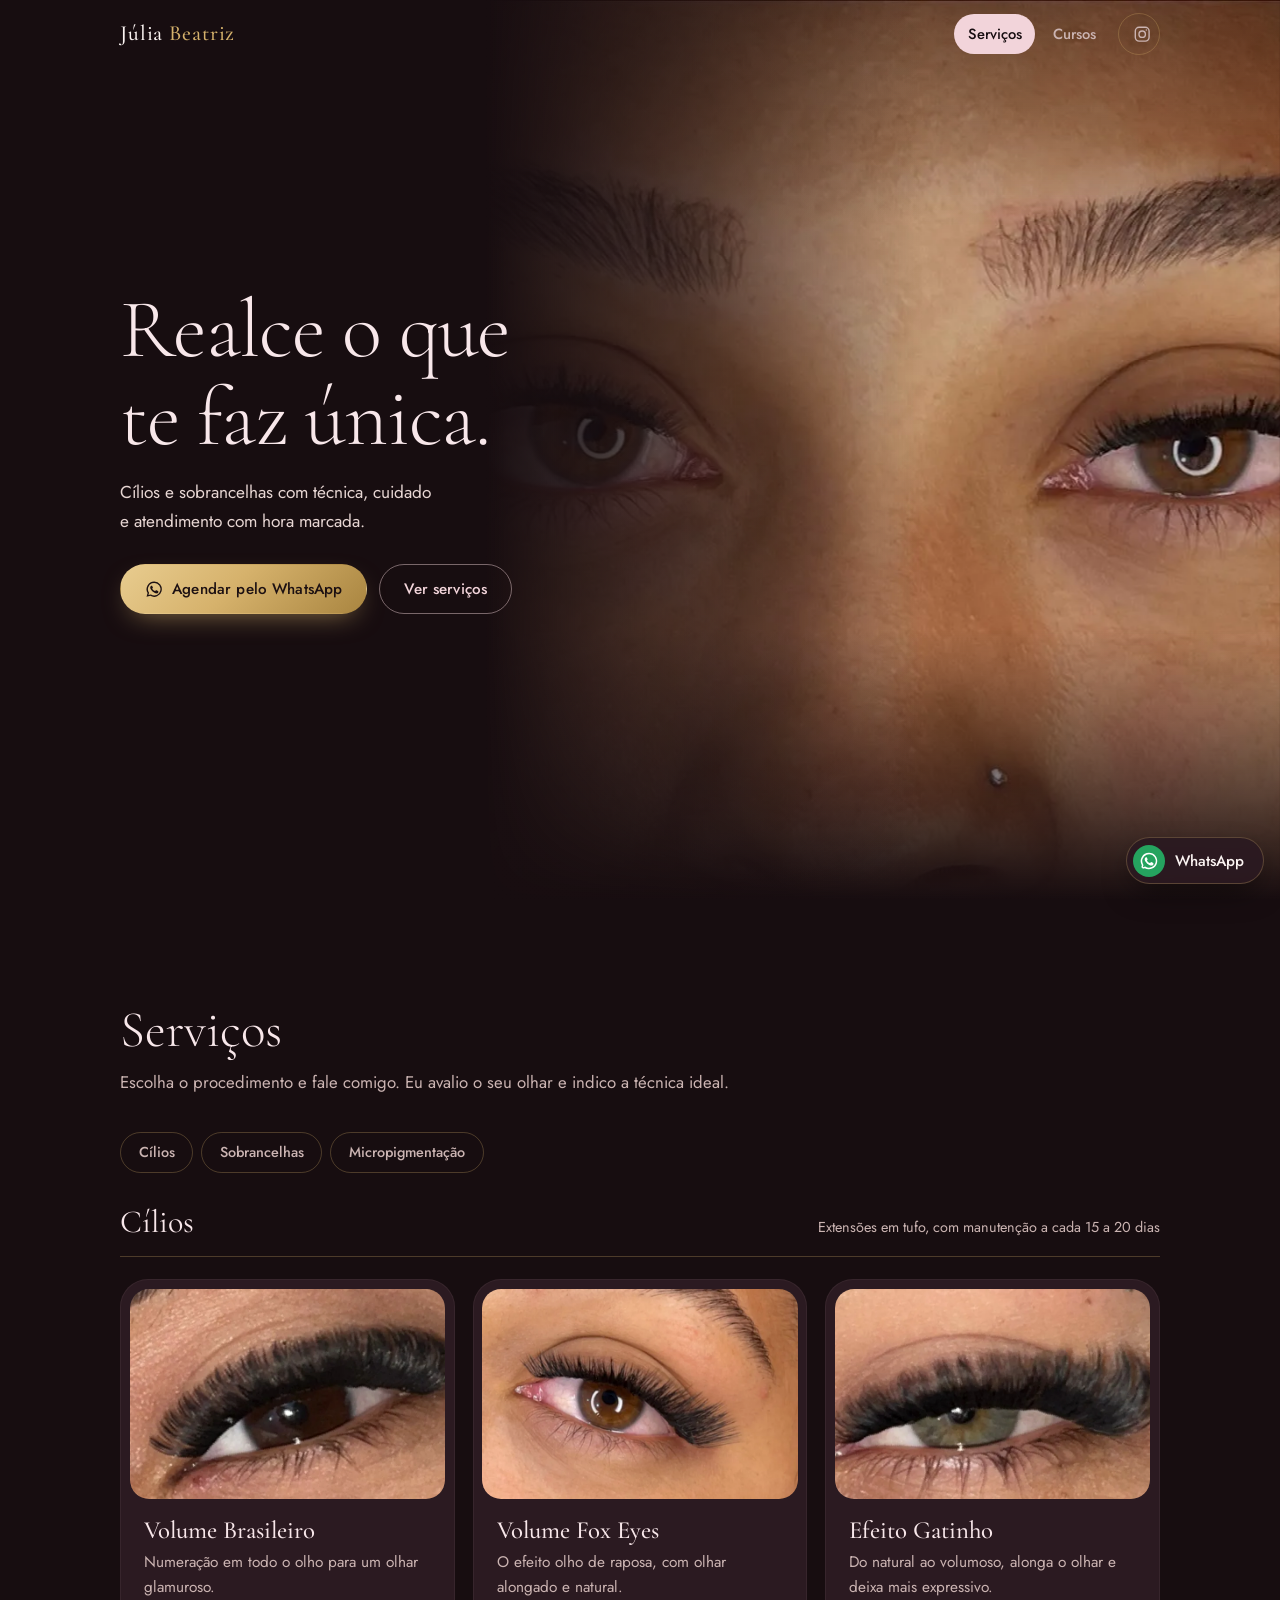
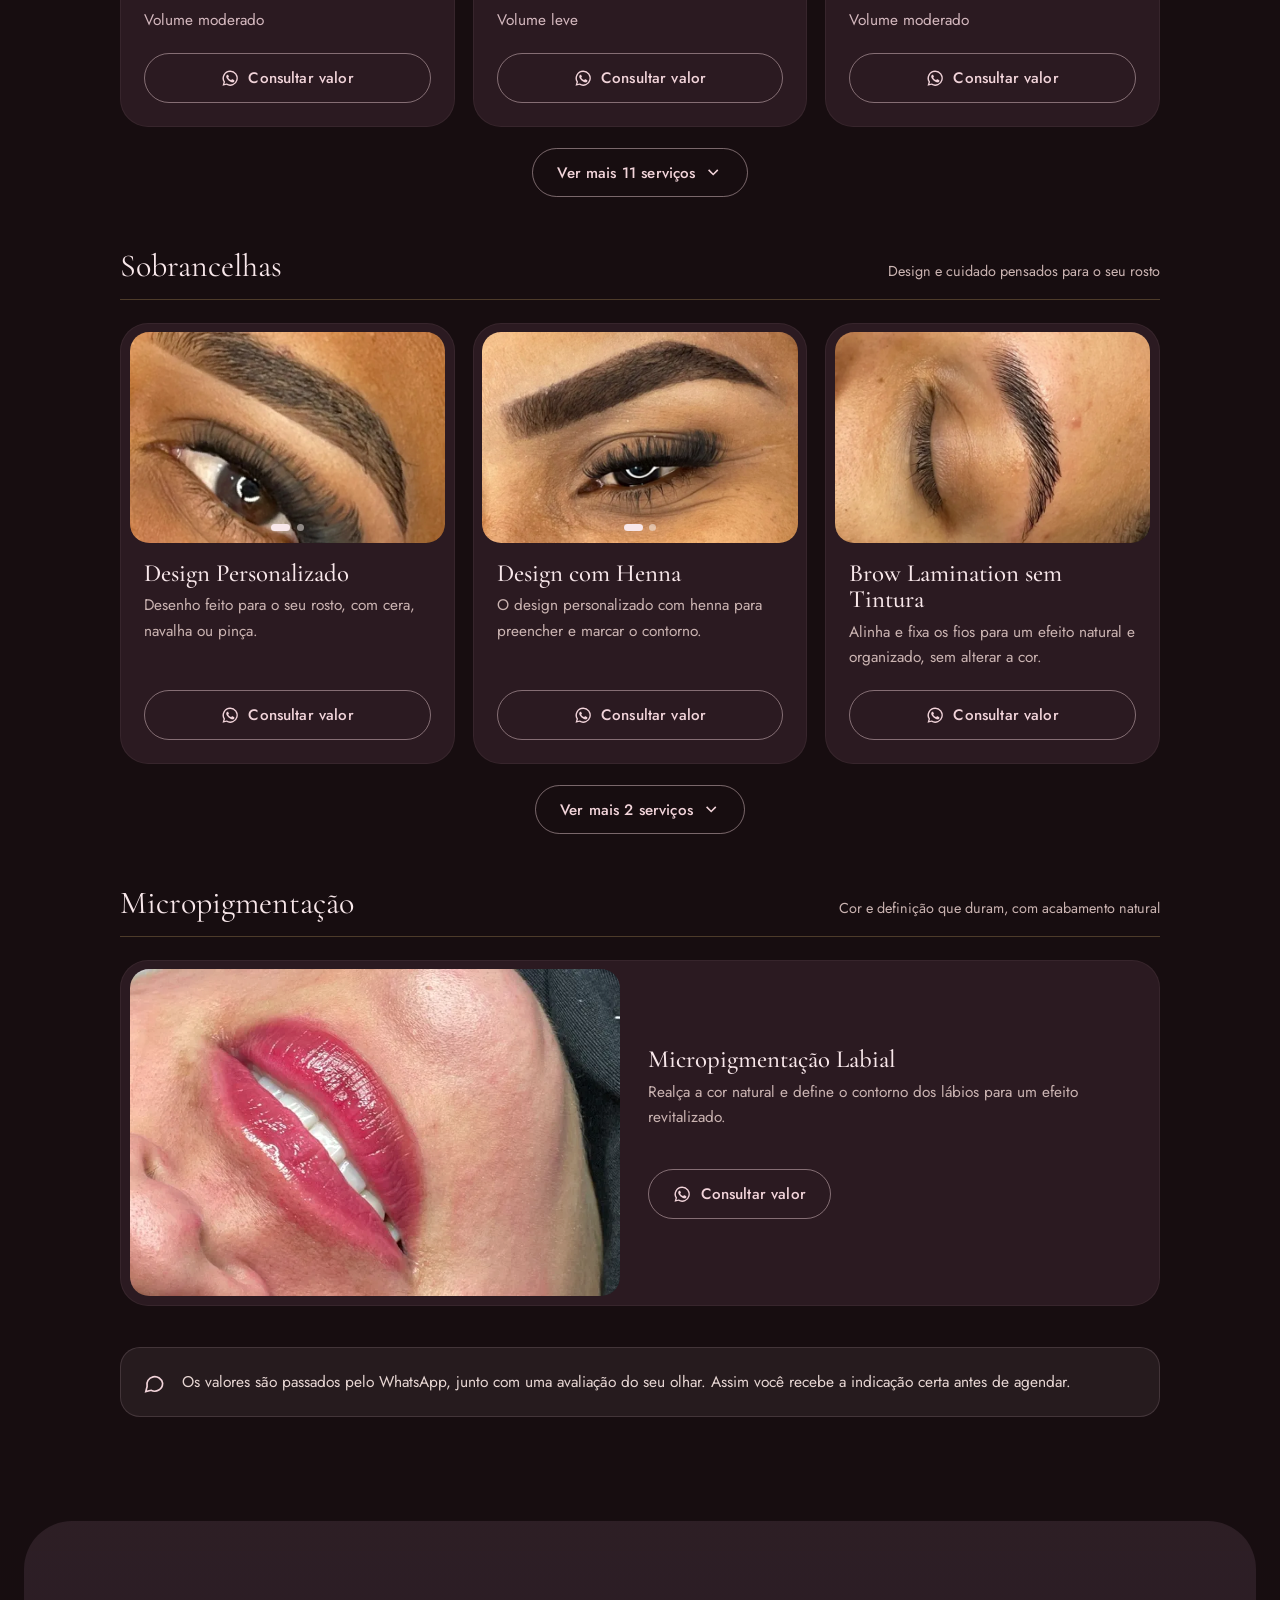
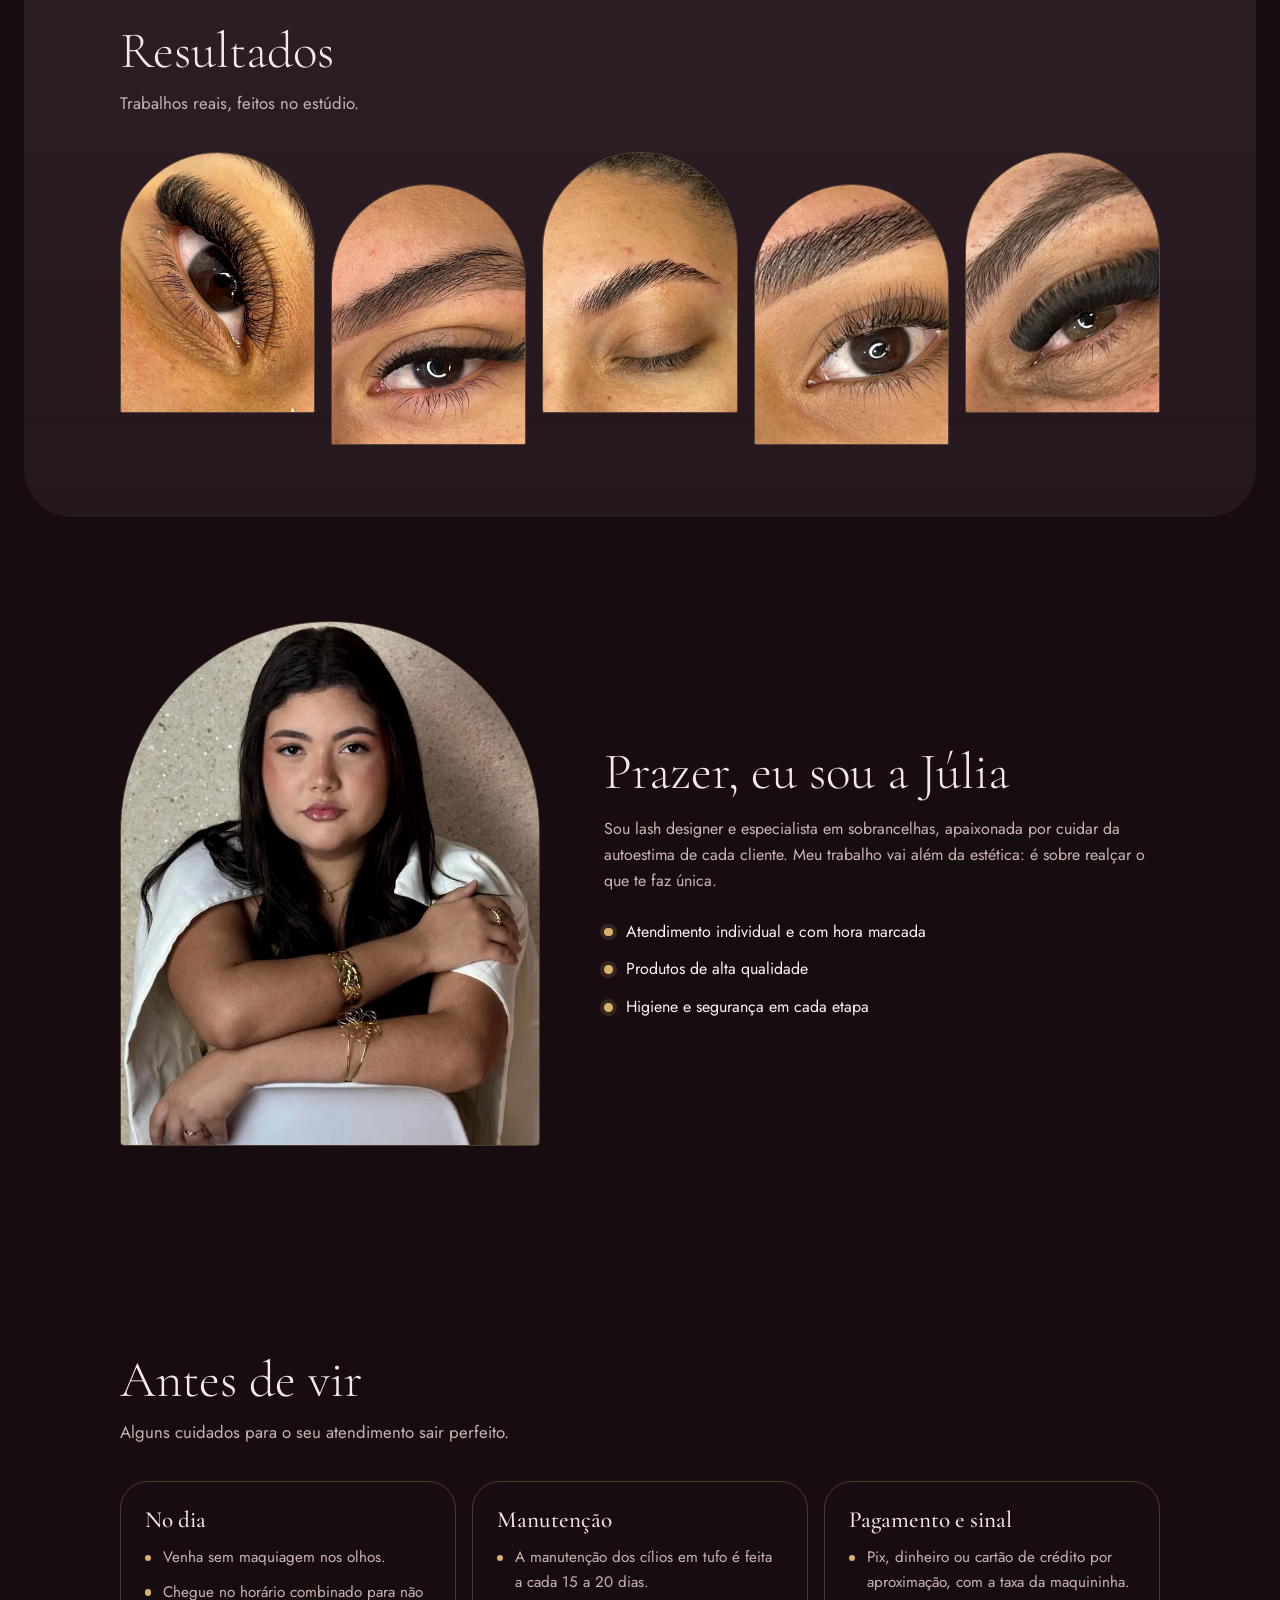
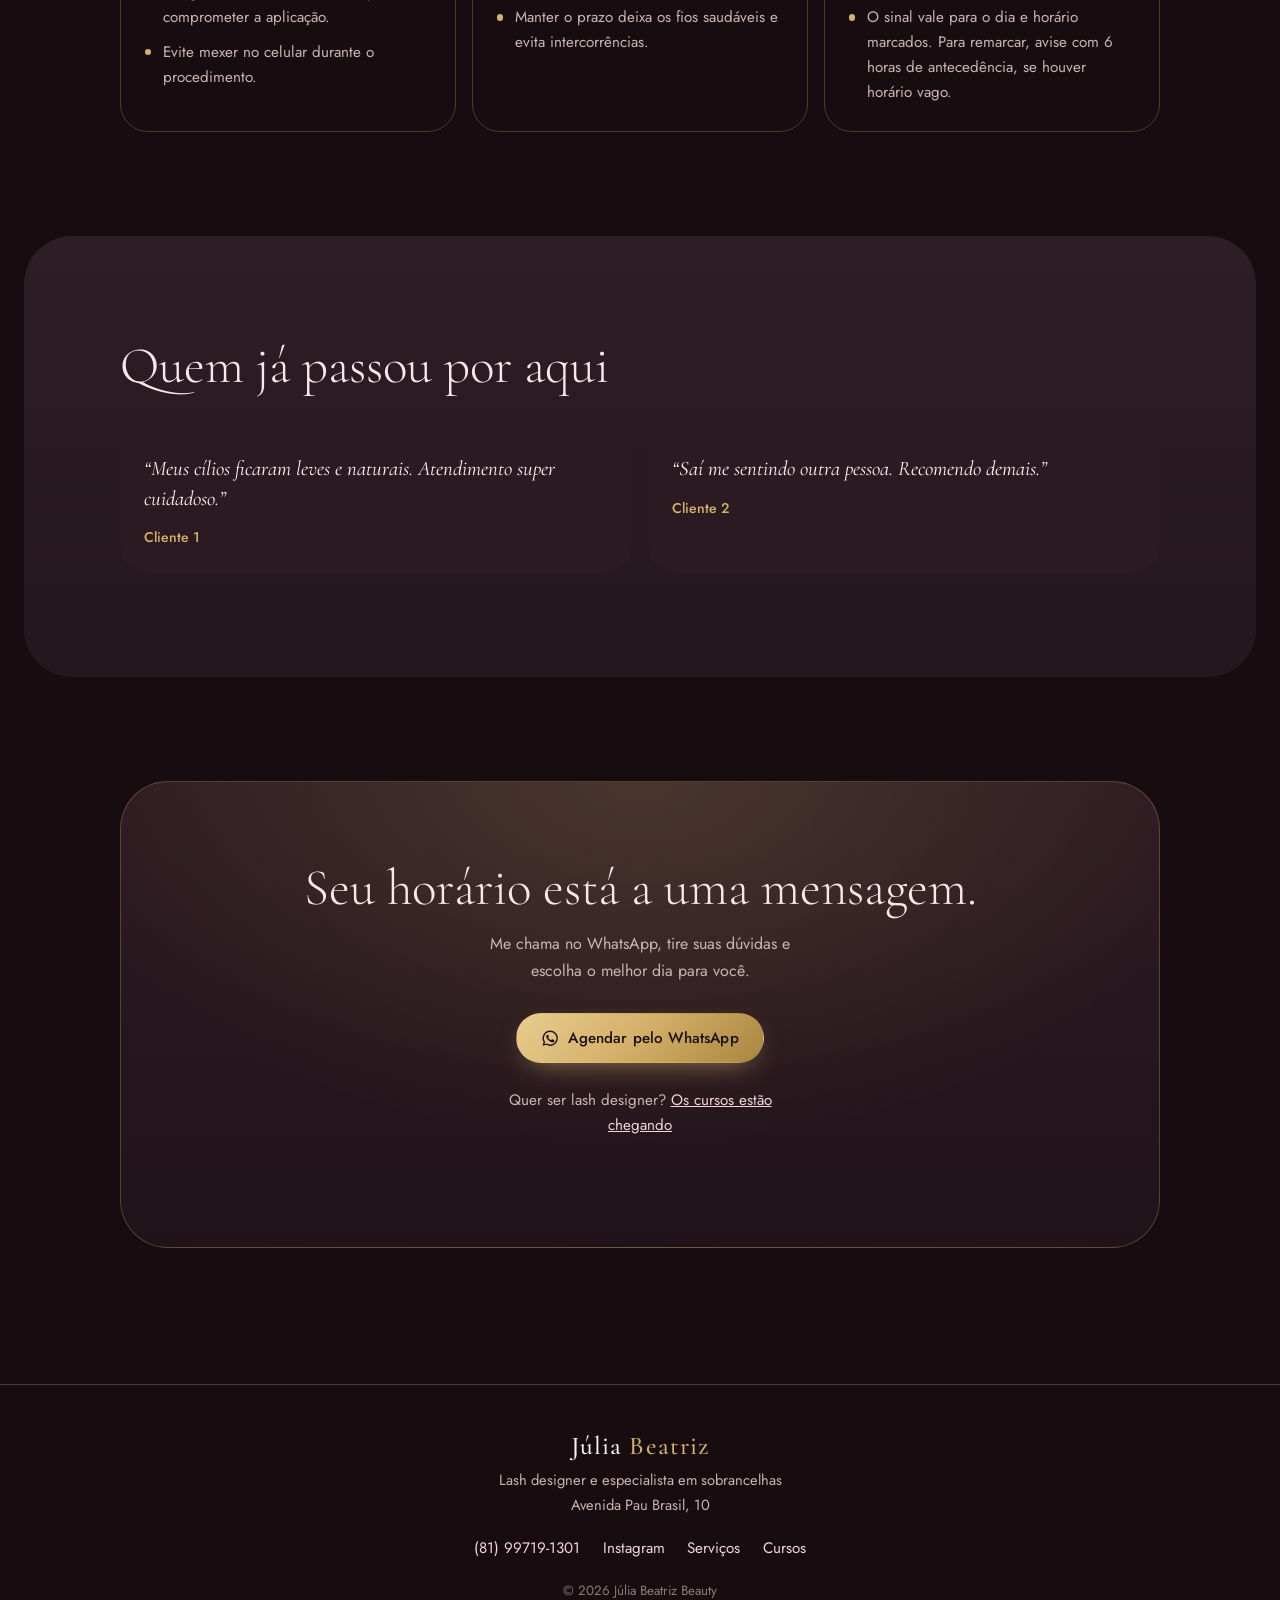
==== index.html @ b86fd36a "Site da Júlia Beatriz Co-Authored-By: Claude Opus 5.5 <noreply@anthropic.com>" ====
<!doctype html>
<html lang="pt-BR">
  <head>
    <meta charset="utf-8" />
    <meta
      name="viewport"
      content="width=device-width, initial-scale=1, viewport-fit=cover"
    />
    <meta name="color-scheme" content="dark" />
    <meta name="theme-color" content="#170d10" />
    <title>Júlia Beatriz | Lash designer e sobrancelhas</title>
    <meta
      name="description"
      content="Extensão de cílios, design de sobrancelhas com hora marcada."
    />
    <link rel="preconnect" href="https://fonts.googleapis.com" />
    <link rel="preconnect" href="https://fonts.gstatic.com" crossorigin />
    <link
      rel="stylesheet"
      href="https://fonts.googleapis.com/css2?family=Cormorant+Garamond:ital,wght@0,300;0,400;0,500;1,400&family=Jost:wght@400;500&display=swap"
    />
    <link rel="stylesheet" href="css/style.css" />
  </head>
  <body>
    <a class="skip" href="#conteudo">Pular para o conteúdo</a>
    <header class="hd">
      <div class="wrap">
        <a class="logo" href="index.html">Júlia <span>Beatriz</span></a>
        <nav class="nav" aria-label="Páginas">
          <a href="index.html" aria-current="page">Serviços</a>
          <a href="cursos.html">Cursos</a>
          <a
            class="ig"
            href="https://instagram.com/juliabeatrizbeauty_"
            target="_blank"
            rel="noopener"
            aria-label="Instagram da Júlia"
            ><svg
              viewBox="0 0 24 24"
              fill="none"
              stroke="currentColor"
              stroke-width="1.8"
              aria-hidden="true"
            >
              <rect x="3" y="3" width="18" height="18" rx="5" />
              <circle cx="12" cy="12" r="4.2" />
              <circle
                cx="17.4"
                cy="6.6"
                r="1"
                fill="currentColor"
                stroke="none"
              /></svg
          ></a>
        </nav>
      </div>
    </header>
    <main id="conteudo">
      <section class="hero">
        <div class="hero-img">
          <img
            src="img/hero.webp"
            alt="Olhar com extensão de cílios feita pela Júlia"
            width="1270"
            height="952"
            fetchpriority="high"
          />
        </div>
        <div class="wrap">
          <h1>Realce o que<br />te faz única.</h1>
          <p>
            Cílios e sobrancelhas com técnica, cuidado e atendimento com hora
            marcada.
          </p>
          <div class="acts">
            <a
              class="btn btn-gold"
              href="#"
              data-msg="Olá, Júlia! Vim pelo site e quero agendar um horário."
              ><svg viewBox="0 0 24 24" fill="currentColor" aria-hidden="true">
                <path
                  d="M12 2a10 10 0 0 0-8.6 15.1L2 22l5-1.3A10 10 0 1 0 12 2Zm0 18.2a8.2 8.2 0 0 1-4.2-1.2l-.3-.2-3 .8.8-2.9-.2-.3A8.2 8.2 0 1 1 12 20.2Zm4.5-6.1c-.2-.1-1.5-.7-1.7-.8-.2-.1-.4-.1-.6.1l-.8 1c-.1.2-.3.2-.5.1a6.7 6.7 0 0 1-3.3-2.9c-.3-.4.2-.4.7-1.4.1-.2 0-.3 0-.4l-.8-1.8c-.2-.5-.4-.4-.6-.4h-.5a1 1 0 0 0-.7.3 3 3 0 0 0-.9 2.2 5.2 5.2 0 0 0 1.1 2.7 11.8 11.8 0 0 0 4.5 4c1.7.7 2.3.8 3.2.6.5 0 1.5-.6 1.7-1.2.2-.6.2-1.1.2-1.2-.1-.1-.3-.2-.5-.3Z"
                /></svg
              >Agendar pelo WhatsApp</a
            >
            <a class="btn btn-ghost" href="#servicos">Ver serviços</a>
          </div>
        </div>
      </section>

      <section class="sec" id="servicos">
        <div class="wrap">
          <div class="sec-head">
            <h2>Serviços</h2>
            <p>
              Escolha o procedimento e fale comigo. Eu avalio o seu olhar e
              indico a técnica ideal.
            </p>
          </div>
          <nav class="chips" aria-label="Categorias">
            <a href="#cilios">Cílios</a><a href="#sobrancelhas">Sobrancelhas</a
            ><a href="#micropigmentacao">Micropigmentação</a>
          </nav>
          <div class="group" id="cilios">
            <div class="group-title">
              <h3>Cílios</h3>
              <small
                >Extensões em tufo, com manutenção a cada 15 a 20 dias</small
              >
            </div>
            <div class="grid">
              <article class="svc">
                <figure class="slides" aria-label="Fotos de Volume Brasileiro">
                  <img
                    src="img/cat-volume-brasileiro.webp"
                    alt="Resultado de Volume Brasileiro"
                    width="720"
                    height="480"
                    loading="lazy"
                  />
                  <!-- Para mais fotos deste serviço, copie uma linha de img acima e troque o arquivo em src -->
                </figure>
                <div class="svc-body">
                  <h3>Volume Brasileiro</h3>
                  <p>Numeração em todo o olho para um olhar glamuroso.</p>
                  <p class="svc-info">Volume moderado</p>
                  <a
                    class="btn btn-ghost"
                    href="#"
                    data-msg="Olá, Júlia! Vi no site o serviço Volume Brasileiro e queria saber o valor e os horários disponíveis."
                    ><svg
                      viewBox="0 0 24 24"
                      fill="currentColor"
                      aria-hidden="true"
                    >
                      <path
                        d="M12 2a10 10 0 0 0-8.6 15.1L2 22l5-1.3A10 10 0 1 0 12 2Zm0 18.2a8.2 8.2 0 0 1-4.2-1.2l-.3-.2-3 .8.8-2.9-.2-.3A8.2 8.2 0 1 1 12 20.2Zm4.5-6.1c-.2-.1-1.5-.7-1.7-.8-.2-.1-.4-.1-.6.1l-.8 1c-.1.2-.3.2-.5.1a6.7 6.7 0 0 1-3.3-2.9c-.3-.4.2-.4.7-1.4.1-.2 0-.3 0-.4l-.8-1.8c-.2-.5-.4-.4-.6-.4h-.5a1 1 0 0 0-.7.3 3 3 0 0 0-.9 2.2 5.2 5.2 0 0 0 1.1 2.7 11.8 11.8 0 0 0 4.5 4c1.7.7 2.3.8 3.2.6.5 0 1.5-.6 1.7-1.2.2-.6.2-1.1.2-1.2-.1-.1-.3-.2-.5-.3Z"
                      /></svg
                    >Consultar valor</a
                  >
                </div>
              </article>
              <article class="svc">
                <figure class="slides" aria-label="Fotos de Volume Fox Eyes">
                  <img
                    src="img/cat-fox-eyes.webp"
                    alt="Resultado de Volume Fox Eyes"
                    width="720"
                    height="480"
                    loading="lazy"
                  />
                  <!-- Para mais fotos deste serviço, copie uma linha de img acima e troque o arquivo em src -->
                </figure>
                <div class="svc-body">
                  <h3>Volume Fox Eyes</h3>
                  <p>O efeito olho de raposa, com olhar alongado e natural.</p>
                  <p class="svc-info">Volume leve</p>
                  <a
                    class="btn btn-ghost"
                    href="#"
                    data-msg="Olá, Júlia! Vi no site o serviço Volume Fox Eyes e queria saber o valor e os horários disponíveis."
                    ><svg
                      viewBox="0 0 24 24"
                      fill="currentColor"
                      aria-hidden="true"
                    >
                      <path
                        d="M12 2a10 10 0 0 0-8.6 15.1L2 22l5-1.3A10 10 0 1 0 12 2Zm0 18.2a8.2 8.2 0 0 1-4.2-1.2l-.3-.2-3 .8.8-2.9-.2-.3A8.2 8.2 0 1 1 12 20.2Zm4.5-6.1c-.2-.1-1.5-.7-1.7-.8-.2-.1-.4-.1-.6.1l-.8 1c-.1.2-.3.2-.5.1a6.7 6.7 0 0 1-3.3-2.9c-.3-.4.2-.4.7-1.4.1-.2 0-.3 0-.4l-.8-1.8c-.2-.5-.4-.4-.6-.4h-.5a1 1 0 0 0-.7.3 3 3 0 0 0-.9 2.2 5.2 5.2 0 0 0 1.1 2.7 11.8 11.8 0 0 0 4.5 4c1.7.7 2.3.8 3.2.6.5 0 1.5-.6 1.7-1.2.2-.6.2-1.1.2-1.2-.1-.1-.3-.2-.5-.3Z"
                      /></svg
                    >Consultar valor</a
                  >
                </div>
              </article>
              <article class="svc">
                <figure class="slides" aria-label="Fotos de Efeito Gatinho">
                  <img
                    src="img/cat-efeito-gatinho.webp"
                    alt="Resultado de Efeito Gatinho"
                    width="720"
                    height="480"
                    loading="lazy"
                  />
                  <!-- Para mais fotos deste serviço, copie uma linha de img acima e troque o arquivo em src -->
                </figure>
                <div class="svc-body">
                  <h3>Efeito Gatinho</h3>
                  <p>
                    Do natural ao volumoso, alonga o olhar e deixa mais
                    expressivo.
                  </p>
                  <p class="svc-info">Volume moderado</p>
                  <a
                    class="btn btn-ghost"
                    href="#"
                    data-msg="Olá, Júlia! Vi no site o serviço Efeito Gatinho e queria saber o valor e os horários disponíveis."
                    ><svg
                      viewBox="0 0 24 24"
                      fill="currentColor"
                      aria-hidden="true"
                    >
                      <path
                        d="M12 2a10 10 0 0 0-8.6 15.1L2 22l5-1.3A10 10 0 1 0 12 2Zm0 18.2a8.2 8.2 0 0 1-4.2-1.2l-.3-.2-3 .8.8-2.9-.2-.3A8.2 8.2 0 1 1 12 20.2Zm4.5-6.1c-.2-.1-1.5-.7-1.7-.8-.2-.1-.4-.1-.6.1l-.8 1c-.1.2-.3.2-.5.1a6.7 6.7 0 0 1-3.3-2.9c-.3-.4.2-.4.7-1.4.1-.2 0-.3 0-.4l-.8-1.8c-.2-.5-.4-.4-.6-.4h-.5a1 1 0 0 0-.7.3 3 3 0 0 0-.9 2.2 5.2 5.2 0 0 0 1.1 2.7 11.8 11.8 0 0 0 4.5 4c1.7.7 2.3.8 3.2.6.5 0 1.5-.6 1.7-1.2.2-.6.2-1.1.2-1.2-.1-.1-.3-.2-.5-.3Z"
                      /></svg
                    >Consultar valor</a
                  >
                </div>
              </article>
              <article class="svc extra">
                <figure class="slides" aria-label="Fotos de Volume Russo">
                  <img
                    src="img/cat-volume-russo.webp"
                    alt="Resultado de Volume Russo"
                    width="720"
                    height="480"
                    loading="lazy"
                  />
                  <!-- Para mais fotos deste serviço, copie uma linha de img acima e troque o arquivo em src -->
                </figure>
                <div class="svc-body">
                  <h3>Volume Russo</h3>
                  <p>Para quem ama um olhar bem cheio, marcante e poderoso.</p>
                  <p class="svc-info">Volumoso</p>
                  <a
                    class="btn btn-ghost"
                    href="#"
                    data-msg="Olá, Júlia! Vi no site o serviço Volume Russo e queria saber o valor e os horários disponíveis."
                    ><svg
                      viewBox="0 0 24 24"
                      fill="currentColor"
                      aria-hidden="true"
                    >
                      <path
                        d="M12 2a10 10 0 0 0-8.6 15.1L2 22l5-1.3A10 10 0 1 0 12 2Zm0 18.2a8.2 8.2 0 0 1-4.2-1.2l-.3-.2-3 .8.8-2.9-.2-.3A8.2 8.2 0 1 1 12 20.2Zm4.5-6.1c-.2-.1-1.5-.7-1.7-.8-.2-.1-.4-.1-.6.1l-.8 1c-.1.2-.3.2-.5.1a6.7 6.7 0 0 1-3.3-2.9c-.3-.4.2-.4.7-1.4.1-.2 0-.3 0-.4l-.8-1.8c-.2-.5-.4-.4-.6-.4h-.5a1 1 0 0 0-.7.3 3 3 0 0 0-.9 2.2 5.2 5.2 0 0 0 1.1 2.7 11.8 11.8 0 0 0 4.5 4c1.7.7 2.3.8 3.2.6.5 0 1.5-.6 1.7-1.2.2-.6.2-1.1.2-1.2-.1-.1-.3-.2-.5-.3Z"
                      /></svg
                    >Consultar valor</a
                  >
                </div>
              </article>
              <article class="svc extra">
                <figure class="slides" aria-label="Fotos de Volume Boneca">
                  <img
                    src="img/cat-volume-boneca.webp"
                    alt="Resultado de Volume Boneca"
                    width="720"
                    height="480"
                    loading="lazy"
                  />
                  <!-- Para mais fotos deste serviço, copie uma linha de img acima e troque o arquivo em src -->
                </figure>
                <div class="svc-body">
                  <h3>Volume Boneca</h3>
                  <p>Olhar preenchido, delicado e leve.</p>
                  <p class="svc-info">Volume moderado</p>
                  <a
                    class="btn btn-ghost"
                    href="#"
                    data-msg="Olá, Júlia! Vi no site o serviço Volume Boneca e queria saber o valor e os horários disponíveis."
                    ><svg
                      viewBox="0 0 24 24"
                      fill="currentColor"
                      aria-hidden="true"
                    >
                      <path
                        d="M12 2a10 10 0 0 0-8.6 15.1L2 22l5-1.3A10 10 0 1 0 12 2Zm0 18.2a8.2 8.2 0 0 1-4.2-1.2l-.3-.2-3 .8.8-2.9-.2-.3A8.2 8.2 0 1 1 12 20.2Zm4.5-6.1c-.2-.1-1.5-.7-1.7-.8-.2-.1-.4-.1-.6.1l-.8 1c-.1.2-.3.2-.5.1a6.7 6.7 0 0 1-3.3-2.9c-.3-.4.2-.4.7-1.4.1-.2 0-.3 0-.4l-.8-1.8c-.2-.5-.4-.4-.6-.4h-.5a1 1 0 0 0-.7.3 3 3 0 0 0-.9 2.2 5.2 5.2 0 0 0 1.1 2.7 11.8 11.8 0 0 0 4.5 4c1.7.7 2.3.8 3.2.6.5 0 1.5-.6 1.7-1.2.2-.6.2-1.1.2-1.2-.1-.1-.3-.2-.5-.3Z"
                      /></svg
                    >Consultar valor</a
                  >
                </div>
              </article>
              <article class="svc extra">
                <figure class="slides" aria-label="Fotos de Volume Marrom">
                  <img
                    src="img/cat-volume-marrom.webp"
                    alt="Resultado de Volume Marrom"
                    width="720"
                    height="480"
                    loading="lazy"
                  />
                  <!-- Para mais fotos deste serviço, copie uma linha de img acima e troque o arquivo em src -->
                </figure>
                <div class="svc-body">
                  <h3>Volume Marrom</h3>
                  <p>Fios na cor marrom, ideal para loiras e ruivas.</p>
                  <p class="svc-info">Volume moderado</p>
                  <a
                    class="btn btn-ghost"
                    href="#"
                    data-msg="Olá, Júlia! Vi no site o serviço Volume Marrom e queria saber o valor e os horários disponíveis."
                    ><svg
                      viewBox="0 0 24 24"
                      fill="currentColor"
                      aria-hidden="true"
                    >
                      <path
                        d="M12 2a10 10 0 0 0-8.6 15.1L2 22l5-1.3A10 10 0 1 0 12 2Zm0 18.2a8.2 8.2 0 0 1-4.2-1.2l-.3-.2-3 .8.8-2.9-.2-.3A8.2 8.2 0 1 1 12 20.2Zm4.5-6.1c-.2-.1-1.5-.7-1.7-.8-.2-.1-.4-.1-.6.1l-.8 1c-.1.2-.3.2-.5.1a6.7 6.7 0 0 1-3.3-2.9c-.3-.4.2-.4.7-1.4.1-.2 0-.3 0-.4l-.8-1.8c-.2-.5-.4-.4-.6-.4h-.5a1 1 0 0 0-.7.3 3 3 0 0 0-.9 2.2 5.2 5.2 0 0 0 1.1 2.7 11.8 11.8 0 0 0 4.5 4c1.7.7 2.3.8 3.2.6.5 0 1.5-.6 1.7-1.2.2-.6.2-1.1.2-1.2-.1-.1-.3-.2-.5-.3Z"
                      /></svg
                    >Consultar valor</a
                  >
                </div>
              </article>
              <article class="svc extra">
                <figure class="slides" aria-label="Fotos de Efeito Serena">
                  <img
                    src="img/cat-efeito-serena.webp"
                    alt="Resultado de Efeito Serena"
                    width="720"
                    height="480"
                    loading="lazy"
                  />
                  <!-- Para mais fotos deste serviço, copie uma linha de img acima e troque o arquivo em src -->
                </figure>
                <div class="svc-body">
                  <h3>Efeito Serena</h3>
                  <p>
                    Leve e delicado, com um toque de alongamento que não pesa.
                  </p>
                  <p class="svc-info">Resultado discreto e sofisticado</p>
                  <a
                    class="btn btn-ghost"
                    href="#"
                    data-msg="Olá, Júlia! Vi no site o serviço Efeito Serena e queria saber o valor e os horários disponíveis."
                    ><svg
                      viewBox="0 0 24 24"
                      fill="currentColor"
                      aria-hidden="true"
                    >
                      <path
                        d="M12 2a10 10 0 0 0-8.6 15.1L2 22l5-1.3A10 10 0 1 0 12 2Zm0 18.2a8.2 8.2 0 0 1-4.2-1.2l-.3-.2-3 .8.8-2.9-.2-.3A8.2 8.2 0 1 1 12 20.2Zm4.5-6.1c-.2-.1-1.5-.7-1.7-.8-.2-.1-.4-.1-.6.1l-.8 1c-.1.2-.3.2-.5.1a6.7 6.7 0 0 1-3.3-2.9c-.3-.4.2-.4.7-1.4.1-.2 0-.3 0-.4l-.8-1.8c-.2-.5-.4-.4-.6-.4h-.5a1 1 0 0 0-.7.3 3 3 0 0 0-.9 2.2 5.2 5.2 0 0 0 1.1 2.7 11.8 11.8 0 0 0 4.5 4c1.7.7 2.3.8 3.2.6.5 0 1.5-.6 1.7-1.2.2-.6.2-1.1.2-1.2-.1-.1-.3-.2-.5-.3Z"
                      /></svg
                    >Consultar valor</a
                  >
                </div>
              </article>
              <article class="svc extra">
                <figure class="slides" aria-label="Fotos de Cílios Tela">
                  <img
                    src="img/fio-a-fio.webp"
                    alt="Resultado de Cílios Tela"
                    width="720"
                    height="480"
                    loading="lazy"
                  />
                  <!-- Para mais fotos deste serviço, copie uma linha de img acima e troque o arquivo em src -->
                </figure>
                <div class="svc-body">
                  <h3>Cílios Tela</h3>
                  <p>Fios entrelaçados em formato de tela para um volume leve e uniforme.</p>
                  <a
                    class="btn btn-ghost"
                    href="#"
                    data-msg="Olá, Júlia! Vi no site o serviço Cílios Tela e queria saber o valor e os horários disponíveis."
                    ><svg
                      viewBox="0 0 24 24"
                      fill="currentColor"
                      aria-hidden="true"
                    >
                      <path
                        d="M12 2a10 10 0 0 0-8.6 15.1L2 22l5-1.3A10 10 0 1 0 12 2Zm0 18.2a8.2 8.2 0 0 1-4.2-1.2l-.3-.2-3 .8.8-2.9-.2-.3A8.2 8.2 0 1 1 12 20.2Zm4.5-6.1c-.2-.1-1.5-.7-1.7-.8-.2-.1-.4-.1-.6.1l-.8 1c-.1.2-.3.2-.5.1a6.7 6.7 0 0 1-3.3-2.9c-.3-.4.2-.4.7-1.4.1-.2 0-.3 0-.4l-.8-1.8c-.2-.5-.4-.4-.6-.4h-.5a1 1 0 0 0-.7.3 3 3 0 0 0-.9 2.2 5.2 5.2 0 0 0 1.1 2.7 11.8 11.8 0 0 0 4.5 4c1.7.7 2.3.8 3.2.6.5 0 1.5-.6 1.7-1.2.2-.6.2-1.1.2-1.2-.1-.1-.3-.2-.5-.3Z"
                      /></svg
                    >Consultar valor</a
                  >
                </div>
              </article>
              <article class="svc extra">
                <figure class="slides" aria-label="Fotos de Volume Power">
                  <img
                    src="img/cat-volume-power.webp"
                    alt="Resultado de Volume Power"
                    width="720"
                    height="480"
                    loading="lazy"
                  />
                  <!-- Para mais fotos deste serviço, copie uma linha de img acima e troque o arquivo em src -->
                </figure>
                <div class="svc-body">
                  <h3>Volume Power</h3>
                  <p>Grande volume, capaz de substituir até o russo.</p>
                  <p class="svc-info">Mega volume</p>
                  <a
                    class="btn btn-ghost"
                    href="#"
                    data-msg="Olá, Júlia! Vi no site o serviço Volume Power e queria saber o valor e os horários disponíveis."
                    ><svg
                      viewBox="0 0 24 24"
                      fill="currentColor"
                      aria-hidden="true"
                    >
                      <path
                        d="M12 2a10 10 0 0 0-8.6 15.1L2 22l5-1.3A10 10 0 1 0 12 2Zm0 18.2a8.2 8.2 0 0 1-4.2-1.2l-.3-.2-3 .8.8-2.9-.2-.3A8.2 8.2 0 1 1 12 20.2Zm4.5-6.1c-.2-.1-1.5-.7-1.7-.8-.2-.1-.4-.1-.6.1l-.8 1c-.1.2-.3.2-.5.1a6.7 6.7 0 0 1-3.3-2.9c-.3-.4.2-.4.7-1.4.1-.2 0-.3 0-.4l-.8-1.8c-.2-.5-.4-.4-.6-.4h-.5a1 1 0 0 0-.7.3 3 3 0 0 0-.9 2.2 5.2 5.2 0 0 0 1.1 2.7 11.8 11.8 0 0 0 4.5 4c1.7.7 2.3.8 3.2.6.5 0 1.5-.6 1.7-1.2.2-.6.2-1.1.2-1.2-.1-.1-.3-.2-.5-.3Z"
                      /></svg
                    >Consultar valor</a
                  >
                </div>
              </article>
              <article class="svc extra">
                <figure class="slides" aria-label="Fotos de Cílios 4D">
                  <img
                    src="img/mega-volume.webp"
                    alt="Resultado de Cílios 4D"
                    width="720"
                    height="480"
                    loading="lazy"
                  />
                  <!-- Para mais fotos deste serviço, copie uma linha de img acima e troque o arquivo em src -->
                </figure>
                <div class="svc-body">
                  <h3>Cílios 4D</h3>
                  <p>Fios em leque de 4 pontas para um olhar cheio e marcante.</p>
                  <a
                    class="btn btn-ghost"
                    href="#"
                    data-msg="Olá, Júlia! Vi no site o serviço Cílios 4D e queria saber o valor e os horários disponíveis."
                    ><svg
                      viewBox="0 0 24 24"
                      fill="currentColor"
                      aria-hidden="true"
                    >
                      <path
                        d="M12 2a10 10 0 0 0-8.6 15.1L2 22l5-1.3A10 10 0 1 0 12 2Zm0 18.2a8.2 8.2 0 0 1-4.2-1.2l-.3-.2-3 .8.8-2.9-.2-.3A8.2 8.2 0 1 1 12 20.2Zm4.5-6.1c-.2-.1-1.5-.7-1.7-.8-.2-.1-.4-.1-.6.1l-.8 1c-.1.2-.3.2-.5.1a6.7 6.7 0 0 1-3.3-2.9c-.3-.4.2-.4.7-1.4.1-.2 0-.3 0-.4l-.8-1.8c-.2-.5-.4-.4-.6-.4h-.5a1 1 0 0 0-.7.3 3 3 0 0 0-.9 2.2 5.2 5.2 0 0 0 1.1 2.7 11.8 11.8 0 0 0 4.5 4c1.7.7 2.3.8 3.2.6.5 0 1.5-.6 1.7-1.2.2-.6.2-1.1.2-1.2-.1-.1-.3-.2-.5-.3Z"
                      /></svg
                    >Consultar valor</a
                  >
                </div>
              </article>
              <article class="svc extra">
                <figure class="slides" aria-label="Fotos de Cílios Egípcio 3D">
                  <img
                    src="img/volume-brasileiro.webp"
                    alt="Resultado de Cílios Egípcio 3D"
                    width="720"
                    height="480"
                    loading="lazy"
                  />
                  <!-- Para mais fotos deste serviço, copie uma linha de img acima e troque o arquivo em src -->
                </figure>
                <div class="svc-body">
                  <h3>Cílios Egípcio 3D</h3>
                  <p>Fios em leque de 3 pontas para um olhar volumoso e alongado.</p>
                  <a
                    class="btn btn-ghost"
                    href="#"
                    data-msg="Olá, Júlia! Vi no site o serviço Cílios Egípcio 3D e queria saber o valor e os horários disponíveis."
                    ><svg
                      viewBox="0 0 24 24"
                      fill="currentColor"
                      aria-hidden="true"
                    >
                      <path
                        d="M12 2a10 10 0 0 0-8.6 15.1L2 22l5-1.3A10 10 0 1 0 12 2Zm0 18.2a8.2 8.2 0 0 1-4.2-1.2l-.3-.2-3 .8.8-2.9-.2-.3A8.2 8.2 0 1 1 12 20.2Zm4.5-6.1c-.2-.1-1.5-.7-1.7-.8-.2-.1-.4-.1-.6.1l-.8 1c-.1.2-.3.2-.5.1a6.7 6.7 0 0 1-3.3-2.9c-.3-.4.2-.4.7-1.4.1-.2 0-.3 0-.4l-.8-1.8c-.2-.5-.4-.4-.6-.4h-.5a1 1 0 0 0-.7.3 3 3 0 0 0-.9 2.2 5.2 5.2 0 0 0 1.1 2.7 11.8 11.8 0 0 0 4.5 4c1.7.7 2.3.8 3.2.6.5 0 1.5-.6 1.7-1.2.2-.6.2-1.1.2-1.2-.1-.1-.3-.2-.5-.3Z"
                      /></svg
                    >Consultar valor</a
                  >
                </div>
              </article>
              <article class="svc extra">
                <figure class="slides" aria-label="Fotos de Efeito Anime">
                  <img
                    src="img/cat-efeito-anime.webp"
                    alt="Resultado de Efeito Anime"
                    width="720"
                    height="480"
                    loading="lazy"
                  />
                  <!-- Para mais fotos deste serviço, copie uma linha de img acima e troque o arquivo em src -->
                </figure>
                <div class="svc-body">
                  <h3>Efeito Anime</h3>
                  <p>
                    Fios curtos e longos misturados para um olhar cheio de
                    atitude.
                  </p>
                  <p class="svc-info">Visual moderno e marcante</p>
                  <a
                    class="btn btn-ghost"
                    href="#"
                    data-msg="Olá, Júlia! Vi no site o serviço Efeito Anime e queria saber o valor e os horários disponíveis."
                    ><svg
                      viewBox="0 0 24 24"
                      fill="currentColor"
                      aria-hidden="true"
                    >
                      <path
                        d="M12 2a10 10 0 0 0-8.6 15.1L2 22l5-1.3A10 10 0 1 0 12 2Zm0 18.2a8.2 8.2 0 0 1-4.2-1.2l-.3-.2-3 .8.8-2.9-.2-.3A8.2 8.2 0 1 1 12 20.2Zm4.5-6.1c-.2-.1-1.5-.7-1.7-.8-.2-.1-.4-.1-.6.1l-.8 1c-.1.2-.3.2-.5.1a6.7 6.7 0 0 1-3.3-2.9c-.3-.4.2-.4.7-1.4.1-.2 0-.3 0-.4l-.8-1.8c-.2-.5-.4-.4-.6-.4h-.5a1 1 0 0 0-.7.3 3 3 0 0 0-.9 2.2 5.2 5.2 0 0 0 1.1 2.7 11.8 11.8 0 0 0 4.5 4c1.7.7 2.3.8 3.2.6.5 0 1.5-.6 1.7-1.2.2-.6.2-1.1.2-1.2-.1-.1-.3-.2-.5-.3Z"
                      /></svg
                    >Consultar valor</a
                  >
                </div>
              </article>
              <article class="svc extra">
                <figure class="slides" aria-label="Fotos de Lash Lifting">
                  <img
                    src="img/cat-lash-lifting.webp"
                    alt="Resultado de Lash Lifting"
                    width="720"
                    height="480"
                    loading="lazy"
                  />
                  <!-- Para mais fotos deste serviço, copie uma linha de img acima e troque o arquivo em src -->
                </figure>
                <div class="svc-body">
                  <h3>Lash Lifting</h3>
                  <p>
                    Levanta e curva os seus cílios naturais desde a raiz, sem
                    extensão.
                  </p>
                  <p class="svc-info">
                    Resultado natural, sem fios artificiais
                  </p>
                  <a
                    class="btn btn-ghost"
                    href="#"
                    data-msg="Olá, Júlia! Vi no site o serviço Lash Lifting e queria saber o valor e os horários disponíveis."
                    ><svg
                      viewBox="0 0 24 24"
                      fill="currentColor"
                      aria-hidden="true"
                    >
                      <path
                        d="M12 2a10 10 0 0 0-8.6 15.1L2 22l5-1.3A10 10 0 1 0 12 2Zm0 18.2a8.2 8.2 0 0 1-4.2-1.2l-.3-.2-3 .8.8-2.9-.2-.3A8.2 8.2 0 1 1 12 20.2Zm4.5-6.1c-.2-.1-1.5-.7-1.7-.8-.2-.1-.4-.1-.6.1l-.8 1c-.1.2-.3.2-.5.1a6.7 6.7 0 0 1-3.3-2.9c-.3-.4.2-.4.7-1.4.1-.2 0-.3 0-.4l-.8-1.8c-.2-.5-.4-.4-.6-.4h-.5a1 1 0 0 0-.7.3 3 3 0 0 0-.9 2.2 5.2 5.2 0 0 0 1.1 2.7 11.8 11.8 0 0 0 4.5 4c1.7.7 2.3.8 3.2.6.5 0 1.5-.6 1.7-1.2.2-.6.2-1.1.2-1.2-.1-.1-.3-.2-.5-.3Z"
                      /></svg
                    >Consultar valor</a
                  >
                </div>
              </article>
              <article class="svc extra">
                <figure class="slides" aria-label="Fotos de Look Francês">
                  <img
                    src="img/look-frances.webp"
                    alt="Resultado de Look Francês"
                    width="720"
                    height="480"
                    loading="lazy"
                  />
                  <!-- Para mais fotos deste serviço, copie uma linha de img acima e troque o arquivo em src -->
                </figure>
                <div class="svc-body">
                  <h3>Look Francês</h3>
                  <p>
                    Volume suave e fios leves para um olhar natural e elegante.
                  </p>
                  <p class="svc-info">
                    Aplicação em até 20 minutos. Dura de 15 a 20 dias
                  </p>
                  <a
                    class="btn btn-ghost"
                    href="#"
                    data-msg="Olá, Júlia! Vi no site o serviço Look Francês e queria saber o valor e os horários disponíveis."
                    ><svg
                      viewBox="0 0 24 24"
                      fill="currentColor"
                      aria-hidden="true"
                    >
                      <path
                        d="M12 2a10 10 0 0 0-8.6 15.1L2 22l5-1.3A10 10 0 1 0 12 2Zm0 18.2a8.2 8.2 0 0 1-4.2-1.2l-.3-.2-3 .8.8-2.9-.2-.3A8.2 8.2 0 1 1 12 20.2Zm4.5-6.1c-.2-.1-1.5-.7-1.7-.8-.2-.1-.4-.1-.6.1l-.8 1c-.1.2-.3.2-.5.1a6.7 6.7 0 0 1-3.3-2.9c-.3-.4.2-.4.7-1.4.1-.2 0-.3 0-.4l-.8-1.8c-.2-.5-.4-.4-.6-.4h-.5a1 1 0 0 0-.7.3 3 3 0 0 0-.9 2.2 5.2 5.2 0 0 0 1.1 2.7 11.8 11.8 0 0 0 4.5 4c1.7.7 2.3.8 3.2.6.5 0 1.5-.6 1.7-1.2.2-.6.2-1.1.2-1.2-.1-.1-.3-.2-.5-.3Z"
                      /></svg
                    >Consultar valor</a
                  >
                </div>
              </article>
            </div>
            <div class="more">
              <button
                class="btn btn-ghost"
                type="button"
                data-more
                aria-expanded="false"
              >
                <span>Ver mais 11 serviços</span
                ><svg
                  viewBox="0 0 24 24"
                  fill="none"
                  stroke="currentColor"
                  stroke-width="2"
                  aria-hidden="true"
                >
                  <path d="m6 9 6 6 6-6" />
                </svg>
              </button>
            </div>
          </div>
          <div class="group" id="sobrancelhas">
            <div class="group-title">
              <h3>Sobrancelhas</h3>
              <small>Design e cuidado pensados para o seu rosto</small>
            </div>
            <div class="grid">
              <article class="svc">
                <figure
                  class="slides"
                  aria-label="Fotos de Design Personalizado"
                >
                  <img
                    src="img/cat-design.webp"
                    alt="Resultado de Design Personalizado"
                    width="720"
                    height="480"
                    loading="lazy"
                  />
                  <img
                    src="img/design-sobrancelha.webp"
                    alt="Resultado de Design Personalizado"
                    width="720"
                    height="480"
                    loading="lazy"
                  />
                  <!-- Para mais fotos deste serviço, copie uma linha de img acima e troque o arquivo em src -->
                </figure>
                <div class="svc-body">
                  <h3>Design Personalizado</h3>
                  <p>
                    Desenho feito para o seu rosto, com cera, navalha ou pinça.
                  </p>
                  <a
                    class="btn btn-ghost"
                    href="#"
                    data-msg="Olá, Júlia! Vi no site o serviço Design Personalizado e queria saber o valor e os horários disponíveis."
                    ><svg
                      viewBox="0 0 24 24"
                      fill="currentColor"
                      aria-hidden="true"
                    >
                      <path
                        d="M12 2a10 10 0 0 0-8.6 15.1L2 22l5-1.3A10 10 0 1 0 12 2Zm0 18.2a8.2 8.2 0 0 1-4.2-1.2l-.3-.2-3 .8.8-2.9-.2-.3A8.2 8.2 0 1 1 12 20.2Zm4.5-6.1c-.2-.1-1.5-.7-1.7-.8-.2-.1-.4-.1-.6.1l-.8 1c-.1.2-.3.2-.5.1a6.7 6.7 0 0 1-3.3-2.9c-.3-.4.2-.4.7-1.4.1-.2 0-.3 0-.4l-.8-1.8c-.2-.5-.4-.4-.6-.4h-.5a1 1 0 0 0-.7.3 3 3 0 0 0-.9 2.2 5.2 5.2 0 0 0 1.1 2.7 11.8 11.8 0 0 0 4.5 4c1.7.7 2.3.8 3.2.6.5 0 1.5-.6 1.7-1.2.2-.6.2-1.1.2-1.2-.1-.1-.3-.2-.5-.3Z"
                      /></svg
                    >Consultar valor</a
                  >
                </div>
              </article>
              <article class="svc">
                <figure class="slides" aria-label="Fotos de Design com Henna">
                  <img
                    src="img/cat-design-henna.webp"
                    alt="Resultado de Design com Henna"
                    width="720"
                    height="480"
                    loading="lazy"
                  />
                  <img
                    src="img/henna.webp"
                    alt="Resultado de Design com Henna"
                    width="720"
                    height="480"
                    loading="lazy"
                  />
                  <!-- Para mais fotos deste serviço, copie uma linha de img acima e troque o arquivo em src -->
                </figure>
                <div class="svc-body">
                  <h3>Design com Henna</h3>
                  <p>
                    O design personalizado com henna para preencher e marcar o
                    contorno.
                  </p>
                  <a
                    class="btn btn-ghost"
                    href="#"
                    data-msg="Olá, Júlia! Vi no site o serviço Design com Henna e queria saber o valor e os horários disponíveis."
                    ><svg
                      viewBox="0 0 24 24"
                      fill="currentColor"
                      aria-hidden="true"
                    >
                      <path
                        d="M12 2a10 10 0 0 0-8.6 15.1L2 22l5-1.3A10 10 0 1 0 12 2Zm0 18.2a8.2 8.2 0 0 1-4.2-1.2l-.3-.2-3 .8.8-2.9-.2-.3A8.2 8.2 0 1 1 12 20.2Zm4.5-6.1c-.2-.1-1.5-.7-1.7-.8-.2-.1-.4-.1-.6.1l-.8 1c-.1.2-.3.2-.5.1a6.7 6.7 0 0 1-3.3-2.9c-.3-.4.2-.4.7-1.4.1-.2 0-.3 0-.4l-.8-1.8c-.2-.5-.4-.4-.6-.4h-.5a1 1 0 0 0-.7.3 3 3 0 0 0-.9 2.2 5.2 5.2 0 0 0 1.1 2.7 11.8 11.8 0 0 0 4.5 4c1.7.7 2.3.8 3.2.6.5 0 1.5-.6 1.7-1.2.2-.6.2-1.1.2-1.2-.1-.1-.3-.2-.5-.3Z"
                      /></svg
                    >Consultar valor</a
                  >
                </div>
              </article>
              <article class="svc">
                <figure
                  class="slides"
                  aria-label="Fotos de Brow Lamination sem Tintura"
                >
                  <img
                    src="img/brow-sem-tintura.webp"
                    alt="Resultado de Brow Lamination sem Tintura"
                    width="720"
                    height="480"
                    loading="lazy"
                  />
                  <!-- Para mais fotos deste serviço, copie uma linha de img acima e troque o arquivo em src -->
                </figure>
                <div class="svc-body">
                  <h3>Brow Lamination sem Tintura</h3>
                  <p>
                    Alinha e fixa os fios para um efeito natural e organizado,
                    sem alterar a cor.
                  </p>
                  <a
                    class="btn btn-ghost"
                    href="#"
                    data-msg="Olá, Júlia! Vi no site o serviço Brow Lamination sem Tintura e queria saber o valor e os horários disponíveis."
                    ><svg
                      viewBox="0 0 24 24"
                      fill="currentColor"
                      aria-hidden="true"
                    >
                      <path
                        d="M12 2a10 10 0 0 0-8.6 15.1L2 22l5-1.3A10 10 0 1 0 12 2Zm0 18.2a8.2 8.2 0 0 1-4.2-1.2l-.3-.2-3 .8.8-2.9-.2-.3A8.2 8.2 0 1 1 12 20.2Zm4.5-6.1c-.2-.1-1.5-.7-1.7-.8-.2-.1-.4-.1-.6.1l-.8 1c-.1.2-.3.2-.5.1a6.7 6.7 0 0 1-3.3-2.9c-.3-.4.2-.4.7-1.4.1-.2 0-.3 0-.4l-.8-1.8c-.2-.5-.4-.4-.6-.4h-.5a1 1 0 0 0-.7.3 3 3 0 0 0-.9 2.2 5.2 5.2 0 0 0 1.1 2.7 11.8 11.8 0 0 0 4.5 4c1.7.7 2.3.8 3.2.6.5 0 1.5-.6 1.7-1.2.2-.6.2-1.1.2-1.2-.1-.1-.3-.2-.5-.3Z"
                      /></svg
                    >Consultar valor</a
                  >
                </div>
              </article>
              <article class="svc extra">
                <figure
                  class="slides"
                  aria-label="Fotos de Tratamento para Crescimento e Hidratação"
                >
                  <img
                    src="img/cat-tratamento.webp"
                    alt="Resultado de Tratamento para Crescimento e Hidratação"
                    width="720"
                    height="480"
                    loading="lazy"
                  />
                  <!-- Para mais fotos deste serviço, copie uma linha de img acima e troque o arquivo em src -->
                </figure>
                <div class="svc-body">
                  <h3>Tratamento para Crescimento e Hidratação</h3>
                  <p>
                    Remove células mortas e estimula o crescimento dos pelos.
                    Indicado para quem faz brow lamination ou tem pele sensível.
                  </p>
                  <p class="svc-info">1 sessão por semana durante 1 mês</p>
                  <a
                    class="btn btn-ghost"
                    href="#"
                    data-msg="Olá, Júlia! Vi no site o serviço Tratamento para Crescimento e Hidratação e queria saber o valor e os horários disponíveis."
                    ><svg
                      viewBox="0 0 24 24"
                      fill="currentColor"
                      aria-hidden="true"
                    >
                      <path
                        d="M12 2a10 10 0 0 0-8.6 15.1L2 22l5-1.3A10 10 0 1 0 12 2Zm0 18.2a8.2 8.2 0 0 1-4.2-1.2l-.3-.2-3 .8.8-2.9-.2-.3A8.2 8.2 0 1 1 12 20.2Zm4.5-6.1c-.2-.1-1.5-.7-1.7-.8-.2-.1-.4-.1-.6.1l-.8 1c-.1.2-.3.2-.5.1a6.7 6.7 0 0 1-3.3-2.9c-.3-.4.2-.4.7-1.4.1-.2 0-.3 0-.4l-.8-1.8c-.2-.5-.4-.4-.6-.4h-.5a1 1 0 0 0-.7.3 3 3 0 0 0-.9 2.2 5.2 5.2 0 0 0 1.1 2.7 11.8 11.8 0 0 0 4.5 4c1.7.7 2.3.8 3.2.6.5 0 1.5-.6 1.7-1.2.2-.6.2-1.1.2-1.2-.1-.1-.3-.2-.5-.3Z"
                      /></svg
                    >Consultar valor</a
                  >
                </div>
              </article>
              <article class="svc extra">
                <figure
                  class="slides"
                  aria-label="Fotos de Brow Lamination com Tintura"
                >
                  <img
                    src="img/cat-brow-com-tintura.webp"
                    alt="Resultado de Brow Lamination com Tintura"
                    width="720"
                    height="480"
                    loading="lazy"
                  />
                  <!-- Para mais fotos deste serviço, copie uma linha de img acima e troque o arquivo em src -->
                </figure>
                <div class="svc-body">
                  <h3>Brow Lamination com Tintura</h3>
                  <p>
                    Alinha e fixa os fios, e a tintura intensifica a cor para
                    destacar o design.
                  </p>
                  <a
                    class="btn btn-ghost"
                    href="#"
                    data-msg="Olá, Júlia! Vi no site o serviço Brow Lamination com Tintura e queria saber o valor e os horários disponíveis."
                    ><svg
                      viewBox="0 0 24 24"
                      fill="currentColor"
                      aria-hidden="true"
                    >
                      <path
                        d="M12 2a10 10 0 0 0-8.6 15.1L2 22l5-1.3A10 10 0 1 0 12 2Zm0 18.2a8.2 8.2 0 0 1-4.2-1.2l-.3-.2-3 .8.8-2.9-.2-.3A8.2 8.2 0 1 1 12 20.2Zm4.5-6.1c-.2-.1-1.5-.7-1.7-.8-.2-.1-.4-.1-.6.1l-.8 1c-.1.2-.3.2-.5.1a6.7 6.7 0 0 1-3.3-2.9c-.3-.4.2-.4.7-1.4.1-.2 0-.3 0-.4l-.8-1.8c-.2-.5-.4-.4-.6-.4h-.5a1 1 0 0 0-.7.3 3 3 0 0 0-.9 2.2 5.2 5.2 0 0 0 1.1 2.7 11.8 11.8 0 0 0 4.5 4c1.7.7 2.3.8 3.2.6.5 0 1.5-.6 1.7-1.2.2-.6.2-1.1.2-1.2-.1-.1-.3-.2-.5-.3Z"
                      /></svg
                    >Consultar valor</a
                  >
                </div>
              </article>
            </div>
            <div class="more">
              <button
                class="btn btn-ghost"
                type="button"
                data-more
                aria-expanded="false"
              >
                <span>Ver mais 2 serviços</span
                ><svg
                  viewBox="0 0 24 24"
                  fill="none"
                  stroke="currentColor"
                  stroke-width="2"
                  aria-hidden="true"
                >
                  <path d="m6 9 6 6 6-6" />
                </svg>
              </button>
            </div>
          </div>
          <div class="group" id="micropigmentacao">
            <div class="group-title">
              <h3>Micropigmentação</h3>
              <small>Cor e definição que duram, com acabamento natural</small>
            </div>
            <div class="grid">
              <article class="svc">
                <figure
                  class="slides"
                  aria-label="Fotos de Micropigmentação Labial"
                >
                  <img
                    src="img/micro-labial.webp"
                    alt="Resultado de Micropigmentação Labial"
                    width="720"
                    height="480"
                    loading="lazy"
                  />
                  <!-- Para mais fotos deste serviço, copie uma linha de img acima e troque o arquivo em src -->
                </figure>
                <div class="svc-body">
                  <h3>Micropigmentação Labial</h3>
                  <p>
                    Realça a cor natural e define o contorno dos lábios para um
                    efeito revitalizado.
                  </p>
                  <a
                    class="btn btn-ghost"
                    href="#"
                    data-msg="Olá, Júlia! Vi no site o serviço Micropigmentação Labial e queria saber o valor e os horários disponíveis."
                    ><svg
                      viewBox="0 0 24 24"
                      fill="currentColor"
                      aria-hidden="true"
                    >
                      <path
                        d="M12 2a10 10 0 0 0-8.6 15.1L2 22l5-1.3A10 10 0 1 0 12 2Zm0 18.2a8.2 8.2 0 0 1-4.2-1.2l-.3-.2-3 .8.8-2.9-.2-.3A8.2 8.2 0 1 1 12 20.2Zm4.5-6.1c-.2-.1-1.5-.7-1.7-.8-.2-.1-.4-.1-.6.1l-.8 1c-.1.2-.3.2-.5.1a6.7 6.7 0 0 1-3.3-2.9c-.3-.4.2-.4.7-1.4.1-.2 0-.3 0-.4l-.8-1.8c-.2-.5-.4-.4-.6-.4h-.5a1 1 0 0 0-.7.3 3 3 0 0 0-.9 2.2 5.2 5.2 0 0 0 1.1 2.7 11.8 11.8 0 0 0 4.5 4c1.7.7 2.3.8 3.2.6.5 0 1.5-.6 1.7-1.2.2-.6.2-1.1.2-1.2-.1-.1-.3-.2-.5-.3Z"
                      /></svg
                    >Consultar valor</a
                  >
                </div>
              </article>
            </div>
          </div>
          <div class="note">
            <svg
              viewBox="0 0 24 24"
              fill="none"
              stroke="currentColor"
              stroke-width="1.8"
              aria-hidden="true"
            >
              <path
                d="M21 12a8.5 8.5 0 0 1-12.4 7.6L3 21l1.4-5.4A8.5 8.5 0 1 1 21 12Z"
              />
            </svg>
            <p>
              Os valores são passados pelo WhatsApp, junto com uma avaliação do
              seu olhar. Assim você recebe a indicação certa antes de agendar.
            </p>
          </div>
        </div>
      </section>

      <section class="sec panel" aria-labelledby="t-res">
        <div class="wrap">
          <div class="sec-head">
            <h2 id="t-res">Resultados</h2>
            <p>Trabalhos reais, feitos no estúdio.</p>
          </div>
          <div class="gallery">
            <figure>
              <img
                src="img/galeria-1.webp"
                alt="Trabalho da Júlia"
                loading="lazy"
                width="600"
                height="800"
              />
            </figure>
            <figure>
              <img
                src="img/galeria-2.webp"
                alt="Trabalho da Júlia"
                loading="lazy"
                width="600"
                height="800"
              />
            </figure>
            <figure>
              <img
                src="img/galeria-3.webp"
                alt="Trabalho da Júlia"
                loading="lazy"
                width="600"
                height="800"
              />
            </figure>
            <figure>
              <img
                src="img/galeria-4.webp"
                alt="Trabalho da Júlia"
                loading="lazy"
                width="600"
                height="800"
              />
            </figure>
            <figure>
              <img
                src="img/galeria-5.webp"
                alt="Trabalho da Júlia"
                loading="lazy"
                width="600"
                height="800"
              />
            </figure>
          </div>
        </div>
      </section>

      <section class="sec" aria-labelledby="t-sobre">
        <div class="wrap about">
          <div class="portrait">
            <img
              src="img/julia.webp"
              alt="Júlia Beatriz, lash designer"
              width="640"
              height="800"
              loading="lazy"
            />
          </div>
          <div>
            <h2 id="t-sobre">Prazer, eu sou a Júlia</h2>
            <p style="margin-top: 1rem">
              Sou lash designer e especialista em sobrancelhas, apaixonada por
              cuidar da autoestima de cada cliente. Meu trabalho vai além da
              estética: é sobre realçar o que te faz única.
            </p>
            <ul class="ticks">
              <li>Atendimento individual e com hora marcada</li>
              <li>Produtos de alta qualidade</li>
              <li>Higiene e segurança em cada etapa</li>
            </ul>
          </div>
        </div>
      </section>

      <section class="sec" aria-labelledby="t-info">
        <div class="wrap">
          <div class="sec-head">
            <h2 id="t-info">Antes de vir</h2>
            <p>Alguns cuidados para o seu atendimento sair perfeito.</p>
          </div>
          <div class="info-grid">
            <div class="info">
              <h3>No dia</h3>
              <ul>
                <li>Venha sem maquiagem nos olhos.</li>
                <li>
                  Chegue no horário combinado para não comprometer a aplicação.
                </li>
                <li>Evite mexer no celular durante o procedimento.</li>
              </ul>
            </div>
            <div class="info">
              <h3>Manutenção</h3>
              <ul>
                <li>
                  A manutenção dos cílios em tufo é feita a cada 15 a 20 dias.
                </li>
                <li>
                  Manter o prazo deixa os fios saudáveis e evita
                  intercorrências.
                </li>
              </ul>
            </div>
            <div class="info">
              <h3>Pagamento e sinal</h3>
              <ul>
                <li>
                  Pix, dinheiro ou cartão de crédito por aproximação, com a taxa
                  da maquininha.
                </li>
                <li>
                  O sinal vale para o dia e horário marcados. Para remarcar,
                  avise com 6 horas de antecedência, se houver horário vago.
                </li>
              </ul>
            </div>
          </div>
        </div>
      </section>

      <section class="sec panel" aria-labelledby="t-dep">
        <div class="wrap">
          <div class="sec-head">
            <h2 id="t-dep">Quem já passou por aqui</h2>
          </div>
          <div class="quotes">
            <div class="quote">
              <p>
                “Meus cílios ficaram leves e naturais. Atendimento super
                cuidadoso.”
              </p>
              <b>Cliente 1</b>
            </div>
            <div class="quote">
              <p>“Saí me sentindo outra pessoa. Recomendo demais.”</p>
              <b>Cliente 2</b>
            </div>
          </div>
        </div>
      </section>

      <section class="sec cta">
        <div class="wrap">
          <div class="cta-box">
            <h2>Seu horário está a uma mensagem.</h2>
            <p>
              Me chama no WhatsApp, tire suas dúvidas e escolha o melhor dia
              para você.
            </p>
            <a
              class="btn btn-gold"
              href="#"
              data-msg="Olá, Júlia! Vim pelo site e quero agendar um horário."
              ><svg viewBox="0 0 24 24" fill="currentColor" aria-hidden="true">
                <path
                  d="M12 2a10 10 0 0 0-8.6 15.1L2 22l5-1.3A10 10 0 1 0 12 2Zm0 18.2a8.2 8.2 0 0 1-4.2-1.2l-.3-.2-3 .8.8-2.9-.2-.3A8.2 8.2 0 1 1 12 20.2Zm4.5-6.1c-.2-.1-1.5-.7-1.7-.8-.2-.1-.4-.1-.6.1l-.8 1c-.1.2-.3.2-.5.1a6.7 6.7 0 0 1-3.3-2.9c-.3-.4.2-.4.7-1.4.1-.2 0-.3 0-.4l-.8-1.8c-.2-.5-.4-.4-.6-.4h-.5a1 1 0 0 0-.7.3 3 3 0 0 0-.9 2.2 5.2 5.2 0 0 0 1.1 2.7 11.8 11.8 0 0 0 4.5 4c1.7.7 2.3.8 3.2.6.5 0 1.5-.6 1.7-1.2.2-.6.2-1.1.2-1.2-.1-.1-.3-.2-.5-.3Z"
                /></svg
              >Agendar pelo WhatsApp</a
            >
            <p class="cross">
              Quer ser lash designer?
              <a href="cursos.html">Os cursos estão chegando</a>
            </p>
          </div>
        </div>
      </section>
    </main>
    <footer class="ft">
      <div class="wrap">
        <a class="logo" href="index.html">Júlia <span>Beatriz</span></a>
        <p>Lash designer e especialista em sobrancelhas</p>
        <p>Avenida Pau Brasil, 10</p>
        <div class="ft-links">
          <a href="#" data-msg="Olá, Júlia! Vim pelo site.">(81) 99719-1301</a>
          <a
            href="https://instagram.com/juliabeatrizbeauty_"
            target="_blank"
            rel="noopener"
            >Instagram</a
          >
          <a href="index.html">Serviços</a><a href="cursos.html">Cursos</a>
        </div>
        <small>© 2026 Júlia Beatriz Beauty</small>
      </div>
    </footer>
    <a
      class="wa"
      href="#"
      data-msg="Olá, Júlia! Vim pelo site e quero agendar um horário."
      aria-label="Conversar no WhatsApp"
      ><svg viewBox="0 0 24 24" fill="currentColor" aria-hidden="true">
        <path
          d="M12 2a10 10 0 0 0-8.6 15.1L2 22l5-1.3A10 10 0 1 0 12 2Zm0 18.2a8.2 8.2 0 0 1-4.2-1.2l-.3-.2-3 .8.8-2.9-.2-.3A8.2 8.2 0 1 1 12 20.2Zm4.5-6.1c-.2-.1-1.5-.7-1.7-.8-.2-.1-.4-.1-.6.1l-.8 1c-.1.2-.3.2-.5.1a6.7 6.7 0 0 1-3.3-2.9c-.3-.4.2-.4.7-1.4.1-.2 0-.3 0-.4l-.8-1.8c-.2-.5-.4-.4-.6-.4h-.5a1 1 0 0 0-.7.3 3 3 0 0 0-.9 2.2 5.2 5.2 0 0 0 1.1 2.7 11.8 11.8 0 0 0 4.5 4c1.7.7 2.3.8 3.2.6.5 0 1.5-.6 1.7-1.2.2-.6.2-1.1.2-1.2-.1-.1-.3-.2-.5-.3Z"
        /></svg
      >WhatsApp</a
    >
    <script src="js/main.js"></script>
  </body>
</html>
---- css/style.css ----
/* ===== Júlia Beatriz Beauty — estilos ===== */
:root{
  --bg:#170d10;          /* fundo único, ameixa quase preto */
  --surface:#21131a;     /* containers */
  --surface-2:#2b1a21;
  --pink:#f2d4da;        /* rosa bebê */
  --pink-soft:rgba(242,212,218,.07);
  --blush:#f8e7ea;       /* branco rosado dos títulos */
  --gold:#d6b26c;        /* dourado */
  --gold-deep:#a98540;
  --ink:#fbf4f2;         /* branco */
  --muted:#cbb4b2;
  --line:rgba(214,178,108,.28);
  --serif:"Cormorant Garamond",Georgia,"Times New Roman",serif;
  --sans:"Jost",system-ui,-apple-system,"Segoe UI",sans-serif;
  --ease:cubic-bezier(.22,.61,.36,1);
  --r-lg:28px; --r-md:20px; --arch:999px 999px var(--r-md) var(--r-md);
  --wrap:1120px; --pad:clamp(1.25rem,5vw,2.5rem);
  color-scheme:dark;
  box-sizing:border-box;
  padding-top:env(safe-area-inset-top,0px);
  padding-bottom:env(safe-area-inset-bottom,0px);
}
*,*::before,*::after{box-sizing:inherit;margin:0}
html{background:var(--bg);scroll-behavior:smooth;scroll-padding-top:calc(5rem + env(safe-area-inset-top,0px));-webkit-text-size-adjust:100%}
body{background:var(--bg);color:var(--ink);font:400 1rem/1.65 var(--sans);overflow-x:hidden;-webkit-font-smoothing:antialiased}
img{display:block;max-width:100%;height:auto}
a{color:inherit}
h1,h2,h3{font-family:var(--serif);font-weight:400;line-height:1.05;color:var(--blush)}
h1{font-size:clamp(2.9rem,11vw,5.2rem);font-weight:300;letter-spacing:-.015em}
h2{font-size:clamp(2.2rem,7vw,3.2rem);font-weight:300}
h3{font-size:1.55rem;font-weight:500}
p{color:var(--muted)}
:focus-visible{outline:2px solid var(--gold);outline-offset:3px;border-radius:6px}
.wrap{width:100%;max-width:var(--wrap);margin:0 auto;padding:0 var(--pad)}
.skip{position:absolute;left:-999px}.skip:focus{left:1rem;top:1rem;z-index:50;background:var(--gold);color:var(--bg);padding:.6rem 1rem;border-radius:99px}

/* ===== Cabeçalho ===== */
.hd{position:fixed;top:0;left:0;right:0;z-index:20;padding-top:env(safe-area-inset-top,0px);transition:background .6s var(--ease),box-shadow .6s var(--ease)}
.hd.solid{background:rgba(23,13,16,.86);-webkit-backdrop-filter:blur(14px);backdrop-filter:blur(14px);box-shadow:0 1px 0 var(--line)}
.hd .wrap{display:flex;align-items:center;justify-content:space-between;gap:1rem;min-height:4.25rem}
.logo{font:500 1.35rem/1 var(--serif);letter-spacing:.04em;text-decoration:none;white-space:nowrap}
.logo span{color:var(--gold)}
.nav{display:flex;align-items:center;gap:.25rem}
.nav a{text-decoration:none;font:500 .92rem var(--sans);padding:.55rem .85rem;border-radius:99px;color:var(--muted);transition:color .4s var(--ease),background .4s var(--ease)}
.nav a:hover{color:var(--ink)}
.nav a[aria-current="page"]{color:var(--bg);background:var(--pink)}
.ig{display:grid;place-items:center;width:2.6rem;height:2.6rem;margin-left:.3rem;border-radius:50%;border:1px solid var(--line);color:var(--gold);transition:background .4s var(--ease),color .4s var(--ease)}
.ig:hover{background:var(--gold);color:var(--bg)}
.ig svg{width:1.15rem;height:1.15rem}

/* ===== Botões ===== */
.btn{display:inline-flex;align-items:center;justify-content:center;gap:.55rem;min-height:3.1rem;padding:.8rem 1.5rem;border-radius:99px;font:500 .95rem var(--sans);letter-spacing:.01em;text-decoration:none;cursor:pointer;border:1px solid transparent;transition:transform .45s var(--ease),background .45s var(--ease),box-shadow .45s var(--ease),color .45s var(--ease)}
.btn svg{width:1.15rem;height:1.15rem;flex:none}
.btn-gold{background:linear-gradient(135deg,#e8cc8f,var(--gold) 45%,var(--gold-deep));color:#1c1012;box-shadow:0 10px 28px -12px rgba(214,178,108,.7)}
.btn-gold:hover{transform:translateY(-2px);box-shadow:0 14px 32px -12px rgba(214,178,108,.9)}
.btn-ghost{background:transparent;border-color:rgba(242,212,218,.45);color:var(--pink)}
.btn-ghost:hover{background:var(--pink-soft);border-color:var(--pink)}
.btn-block{width:100%}

/* ===== Hero ===== */
.hero{position:relative;min-height:max(680px,100svh);display:flex;align-items:flex-end;overflow:hidden;isolation:isolate}
.hero-img{position:absolute;inset:0 0 auto 0;height:62%;z-index:-1}
.hero-img img{width:100%;height:100%;object-fit:cover;object-position:50% 50%;animation:settle 2.6s var(--ease) both}
.hero-img::after{content:"";position:absolute;inset:0;background:linear-gradient(rgba(23,13,16,.35),rgba(23,13,16,0) 30%,rgba(23,13,16,.55) 62%,var(--bg) 98%)}
.hero .wrap{padding-bottom:clamp(3rem,10vh,6rem)}
.hero p{font-size:1.08rem;max-width:32ch;margin:1.1rem 0 1.8rem;color:#e7d6d3}
.acts{display:flex;flex-wrap:wrap;gap:.75rem}
.hero h1,.hero p,.hero .acts{animation:rise 1.2s var(--ease) both}
.hero p{animation-delay:.25s}.hero .acts{animation-delay:.45s}
@keyframes settle{from{opacity:0;transform:scale(1.06)}to{opacity:1;transform:none}}
@keyframes rise{from{opacity:0;transform:translateY(16px)}to{opacity:1;transform:none}}

/* hero da página de cursos: retrato em arco */
.hero-cursos{min-height:auto;padding:calc(6rem + env(safe-area-inset-top,0px)) 0 3.5rem;align-items:center}
.hero-cursos .wrap{display:grid;gap:2.2rem;padding-bottom:0}
.hero-cursos .portrait{max-width:330px;width:78%;justify-self:center}

/* ===== Seções ===== */
.sec{padding:clamp(4rem,10vw,6.5rem) 0}
.sec-head{max-width:40rem;margin-bottom:2.2rem}
.sec-head p{margin-top:.7rem;font-size:1.05rem}
.panel{background:linear-gradient(180deg,rgba(242,212,218,.06),rgba(242,212,218,.02)),var(--surface);border-radius:clamp(28px,6vw,48px);margin:0 clamp(.5rem,2vw,1.5rem)}

/* filtros de categoria */
.chips{display:flex;gap:.5rem;overflow-x:auto;scrollbar-width:none;padding-bottom:.2rem;margin-bottom:1.8rem}
.chips::-webkit-scrollbar{display:none}
.chips a{flex:none;text-decoration:none;font:500 .9rem var(--sans);padding:.6rem 1.1rem;border-radius:99px;border:1px solid var(--line);color:var(--muted);transition:all .4s var(--ease)}
.chips a:hover{color:var(--ink);border-color:var(--gold)}

/* grupos e cards de serviço */
.group+.group{margin-top:3.2rem}
.group-title{display:flex;flex-direction:column;gap:.2rem;padding-bottom:1rem;margin-bottom:1.4rem;border-bottom:1px solid var(--line)}
.group-title h3{font-size:2rem;font-weight:400}
.group-title small{color:var(--muted);font-size:.9rem}
.grid{display:grid;gap:1.1rem}
.svc{display:flex;flex-direction:column;background:var(--surface-2);border-radius:var(--r-lg);padding:.55rem;border:1px solid rgba(242,212,218,.06);transition:border-color .5s var(--ease),transform .5s var(--ease)}
.svc:hover{border-color:rgba(242,212,218,.28)}
.svc figure{border-radius:calc(var(--r-lg) - .55rem);overflow:hidden;aspect-ratio:3/2;background:var(--surface)}
.photo{position:relative}
.grid>.svc:only-child .photo{flex:0 0 48%;display:flex}
.grid>.svc:only-child .photo figure{flex:1}
.slides{display:flex;overflow-x:auto;scroll-snap-type:x mandatory;scrollbar-width:none;overscroll-behavior-x:contain}
.slides::-webkit-scrollbar{display:none}
.slides img{flex:0 0 100%;width:100%;height:100%;object-fit:cover;scroll-snap-align:center}
.svc img,.gallery img,.portrait img{filter:saturate(.9) contrast(1.04)}
.dots{position:absolute;left:0;right:0;bottom:.7rem;display:flex;justify-content:center;gap:.4rem;pointer-events:none}
.dots i{width:.45rem;height:.45rem;border-radius:50%;background:rgba(251,244,242,.5);transition:all .4s var(--ease)}
.dots i.on{width:1.2rem;border-radius:99px;background:var(--blush)}
.svc-body{display:flex;flex-direction:column;gap:.45rem;padding:1.1rem .9rem .9rem;flex:1}
.svc-body p{font-size:.96rem}
.svc-info{font-size:.85rem;color:var(--pink);opacity:.85}
.svc .btn{margin-top:auto;align-self:stretch}
.svc-body .btn{margin-top:auto}
.svc-body>p:last-of-type{margin-bottom:.8rem}
.svc.extra{display:none}
.group.open .svc.extra{display:flex;animation:rise .7s var(--ease) both}
.more{margin-top:1.3rem;display:flex;justify-content:center}
.more .btn svg{transition:transform .5s var(--ease)}
.group.open .more .btn svg{transform:rotate(180deg)}
.note{margin-top:2.6rem;display:flex;gap:1rem;align-items:flex-start;padding:1.3rem 1.4rem;border-radius:var(--r-md);background:var(--pink-soft);border:1px solid rgba(242,212,218,.14)}
.note svg{flex:none;width:1.4rem;height:1.4rem;color:var(--pink);margin-top:.15rem}
.note p{color:#e7d6d3;font-size:.97rem}

/* antes de vir */
.info-grid{display:grid;gap:1rem}
.info{padding:1.6rem 1.5rem;border-radius:var(--r-lg);border:1px solid var(--line)}
.info h3{font-size:1.45rem;margin-bottom:.8rem}
.info ul{list-style:none;padding:0;display:grid;gap:.6rem}
.info li{position:relative;padding-left:1.1rem;color:var(--muted);font-size:.95rem}
.info li::before{content:"";position:absolute;left:0;top:.62em;width:.4rem;height:.4rem;border-radius:50%;background:var(--gold)}

/* galeria em arcos */
.gallery{display:flex;gap:1rem;overflow-x:auto;scroll-snap-type:x mandatory;scrollbar-width:none;padding:0 var(--pad) .4rem;margin:0 calc(var(--pad) * -1)}
.gallery::-webkit-scrollbar{display:none}
.gallery figure{flex:0 0 min(62vw,260px);scroll-snap-align:center;border-radius:var(--arch);overflow:hidden;aspect-ratio:3/4;border:1px solid var(--line)}
.gallery img{width:100%;height:100%;object-fit:cover}

/* depoimentos */
.quotes{display:grid;gap:1rem}
.quote{background:var(--surface-2);border-radius:var(--r-lg);padding:1.6rem 1.5rem}
.quote p{font:italic 400 1.3rem/1.4 var(--serif);color:var(--ink)}
.quote b{display:block;margin-top:.9rem;font:500 .88rem var(--sans);color:var(--gold)}

/* sobre */
.about{display:grid;gap:2.2rem;align-items:center}
.portrait{border-radius:var(--arch);overflow:hidden;border:1px solid var(--line);position:relative;aspect-ratio:4/5;max-width:420px}
.portrait img{width:100%;height:100%;object-fit:cover;object-position:50% 15%}
.ticks{list-style:none;padding:0;margin-top:1.5rem;display:grid;gap:.7rem}
.ticks li{display:flex;gap:.8rem;align-items:center;color:var(--ink)}
.ticks li::before{content:"";flex:none;width:.55rem;height:.55rem;border-radius:50%;background:var(--gold);box-shadow:0 0 0 4px rgba(214,178,108,.15)}

/* cursos */
.feature{position:relative;border-radius:var(--r-lg);padding:2rem 1.6rem;background:radial-gradient(120% 90% at 100% 0,rgba(242,212,218,.12),transparent 60%),var(--surface-2);border:1px solid var(--line)}
.badge{display:inline-block;background:var(--pink);color:var(--bg);font:500 .8rem var(--sans);padding:.3rem .85rem;border-radius:99px;margin-bottom:1rem}
.price{font:500 2.2rem/1 var(--serif);color:var(--gold);margin:.9rem 0 .5rem}
.feature p{margin-bottom:1.5rem}
.course{display:flex;align-items:center;justify-content:space-between;gap:1rem;padding:1.15rem 1.3rem;border-radius:var(--r-md);background:var(--surface-2)}
.course h3{font-size:1.35rem}
.course .price{font-size:1.4rem;margin:.2rem 0 0}
.course .btn{min-height:2.7rem;padding:.55rem 1.1rem;font-size:.88rem}
.learn{display:grid;gap:.7rem;list-style:none;padding:0}
.learn li{padding:1rem 1.2rem;border-radius:var(--r-md);background:var(--surface-2);color:var(--ink)}
details{border-bottom:1px solid var(--line)}
summary{cursor:pointer;list-style:none;display:flex;justify-content:space-between;gap:1rem;align-items:center;padding:1.15rem 0;font-weight:500;color:var(--ink)}
summary::-webkit-details-marker{display:none}
summary::after{content:"+";color:var(--gold);font-size:1.5rem;line-height:1;transition:transform .5s var(--ease)}
details[open] summary::after{transform:rotate(45deg)}
details p{padding:0 0 1.2rem}

/* cursos em desenvolvimento */
.soon{min-height:max(640px,100svh)}
.soon .badge{margin-bottom:1.3rem}
.soon p+p{margin-top:-.8rem}

/* chamada final */
.cta{text-align:center}
.cta-box{border-radius:clamp(28px,6vw,48px);padding:clamp(3rem,9vw,5rem) var(--pad);background:radial-gradient(90% 120% at 50% 0,rgba(214,178,108,.18),transparent 65%),linear-gradient(180deg,var(--surface-2),var(--surface));border:1px solid var(--line)}
.cta-box p{margin:1rem auto 1.8rem;max-width:34ch}
.cross{margin-top:1.6rem!important;font-size:.95rem}
.cross a{color:var(--pink)}

/* rodapé */
.ft{padding:3rem 0 calc(7rem + env(safe-area-inset-bottom,0px));text-align:center;border-top:1px solid var(--line);margin-top:2rem}
.ft .logo{display:inline-block;font-size:1.6rem;margin-bottom:.6rem}
.ft p{font-size:.92rem}
.ft-links{display:flex;justify-content:center;flex-wrap:wrap;gap:.5rem 1.4rem;margin:1.2rem 0}
.ft-links a{color:var(--pink);text-decoration:none;font-size:.95rem}
.ft small{display:block;color:#8f7a78;margin-top:1rem}

/* WhatsApp flutuante */
.wa{position:fixed;right:max(1rem,env(safe-area-inset-right,0px));bottom:calc(1rem + env(safe-area-inset-bottom,0px));z-index:15;display:flex;align-items:center;gap:.6rem;padding:.4rem 1.2rem .4rem .4rem;border-radius:99px;background:rgba(43,26,33,.92);-webkit-backdrop-filter:blur(10px);backdrop-filter:blur(10px);border:1px solid var(--line);color:var(--ink);text-decoration:none;font:500 .95rem var(--sans);box-shadow:0 12px 30px -8px rgba(0,0,0,.6);transition:transform .5s var(--ease),opacity .5s var(--ease)}
.wa svg{width:2rem;height:2rem;padding:.38rem;border-radius:50%;background:#25a35f;color:#fff}
.wa:hover{transform:translateY(-3px)}
.wa.hide{opacity:0;pointer-events:none;transform:translateY(12px)}

/* ===== Tablet ===== */
@media (min-width:640px){
  .group-title{flex-direction:row;align-items:baseline;justify-content:space-between;gap:1rem}
  .grid{grid-template-columns:repeat(2,1fr)}
  .quotes{grid-template-columns:repeat(2,1fr)}
  .learn{grid-template-columns:repeat(2,1fr)}
  .gallery figure{flex-basis:240px}

  .grid>.svc:only-child{grid-column:1/-1;flex-direction:row;align-items:stretch}
  .grid>.svc:only-child figure{flex:0 0 48%;aspect-ratio:auto;min-height:240px}
  .grid>.svc:only-child .svc-body{justify-content:center;padding:1.5rem 1.8rem}
  .grid>.svc:only-child .svc-body .btn{align-self:flex-start;margin-top:1.2rem}
}
/* ===== Desktop ===== */
@media (min-width:960px){
  .grid{grid-template-columns:repeat(3,1fr)}
  .hero-img{height:100%;left:38%}
  .hero-img::after{background:linear-gradient(90deg,var(--bg) 0,rgba(23,13,16,.6) 25%,rgba(23,13,16,0) 55%),linear-gradient(rgba(23,13,16,.4),transparent 25%,transparent 70%,var(--bg))}
  .hero{align-items:center}
  .hero .wrap{padding-bottom:0}
  .hero-cursos .wrap{grid-template-columns:1.2fr 1fr;align-items:center}
  .about{grid-template-columns:420px 1fr;gap:4rem}
  .info-grid{grid-template-columns:repeat(3,1fr)}
  .gallery{overflow:visible;margin:0;padding:0;display:grid;grid-template-columns:repeat(5,1fr)}
  .gallery figure{flex:none}
  .gallery figure:nth-child(even){transform:translateY(2rem)}
  .feature{padding:2.6rem}
  .ft{padding-bottom:3rem}
}
@media (max-width:380px){.nav a{padding:.5rem .6rem}.logo{font-size:1.15rem}}
@media (prefers-reduced-motion:reduce){*,*::before,*::after{animation:none!important;transition:none!important}html{scroll-behavior:auto}}
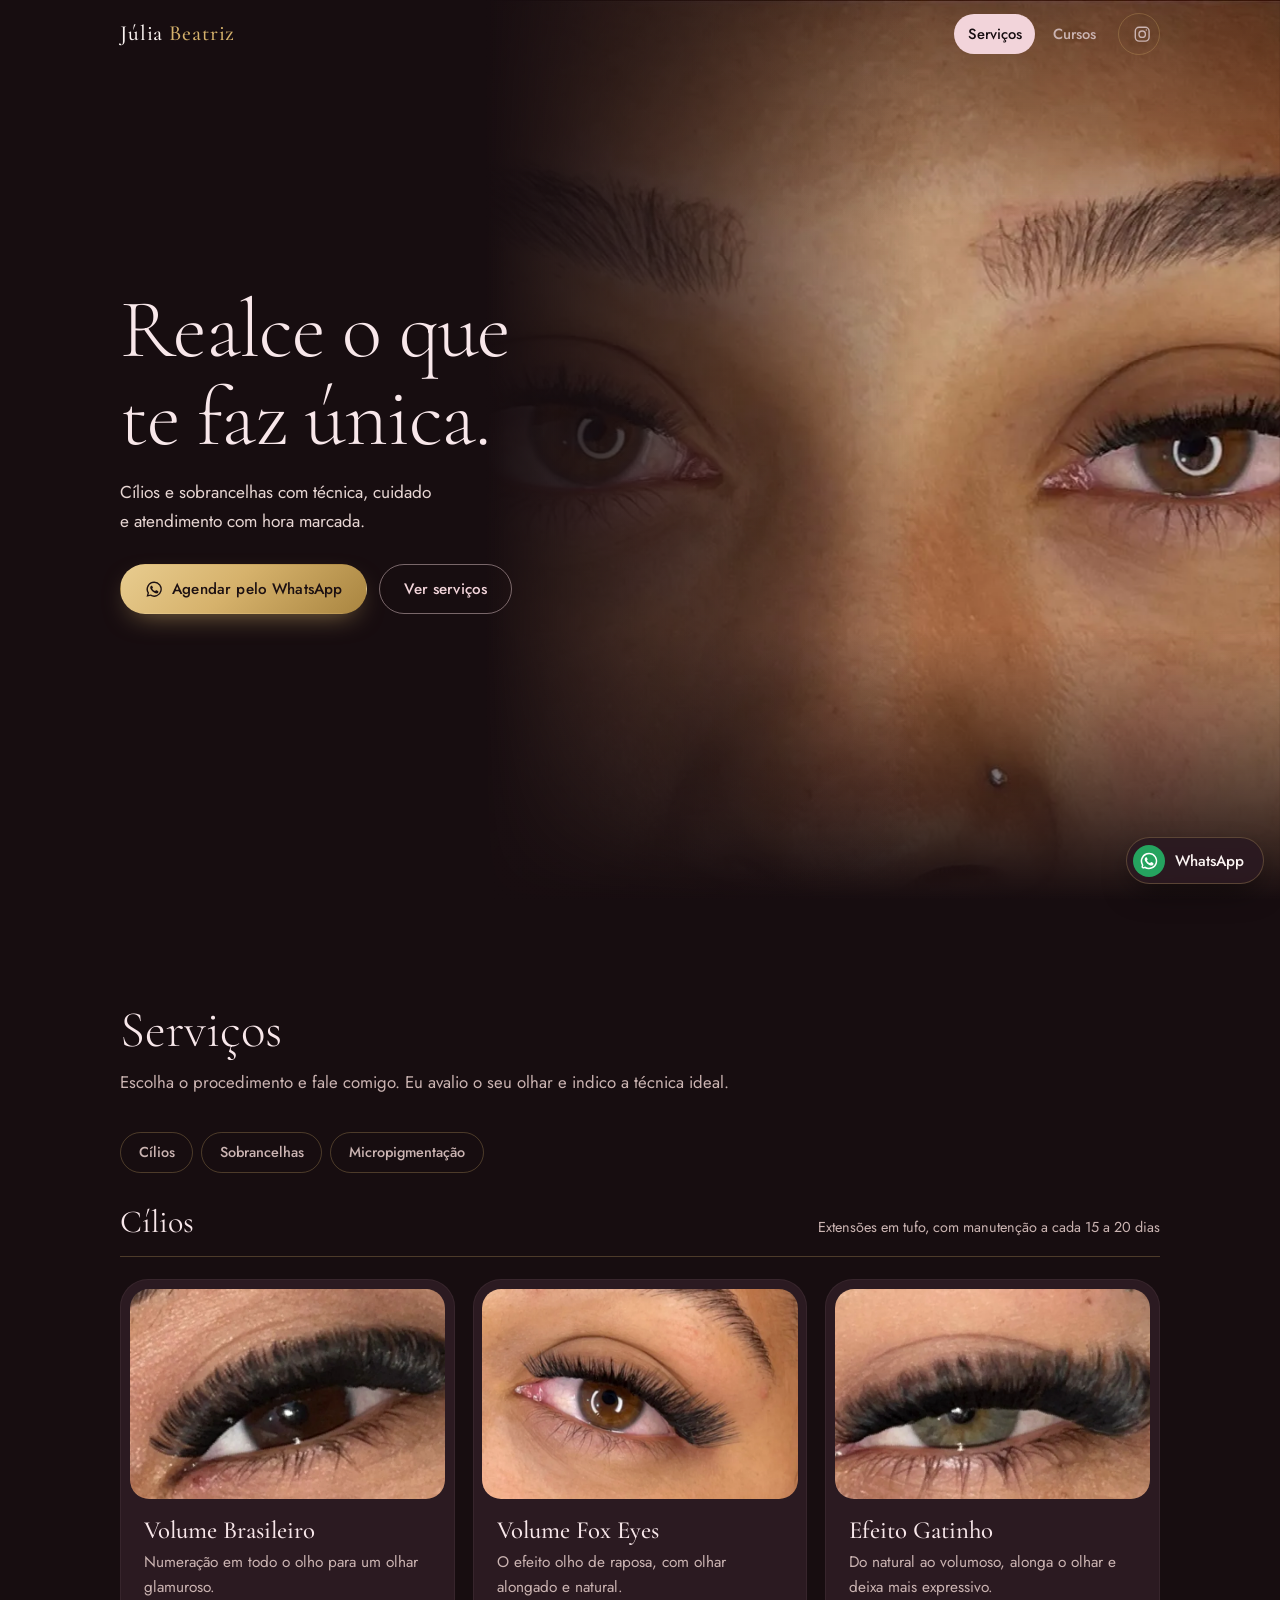
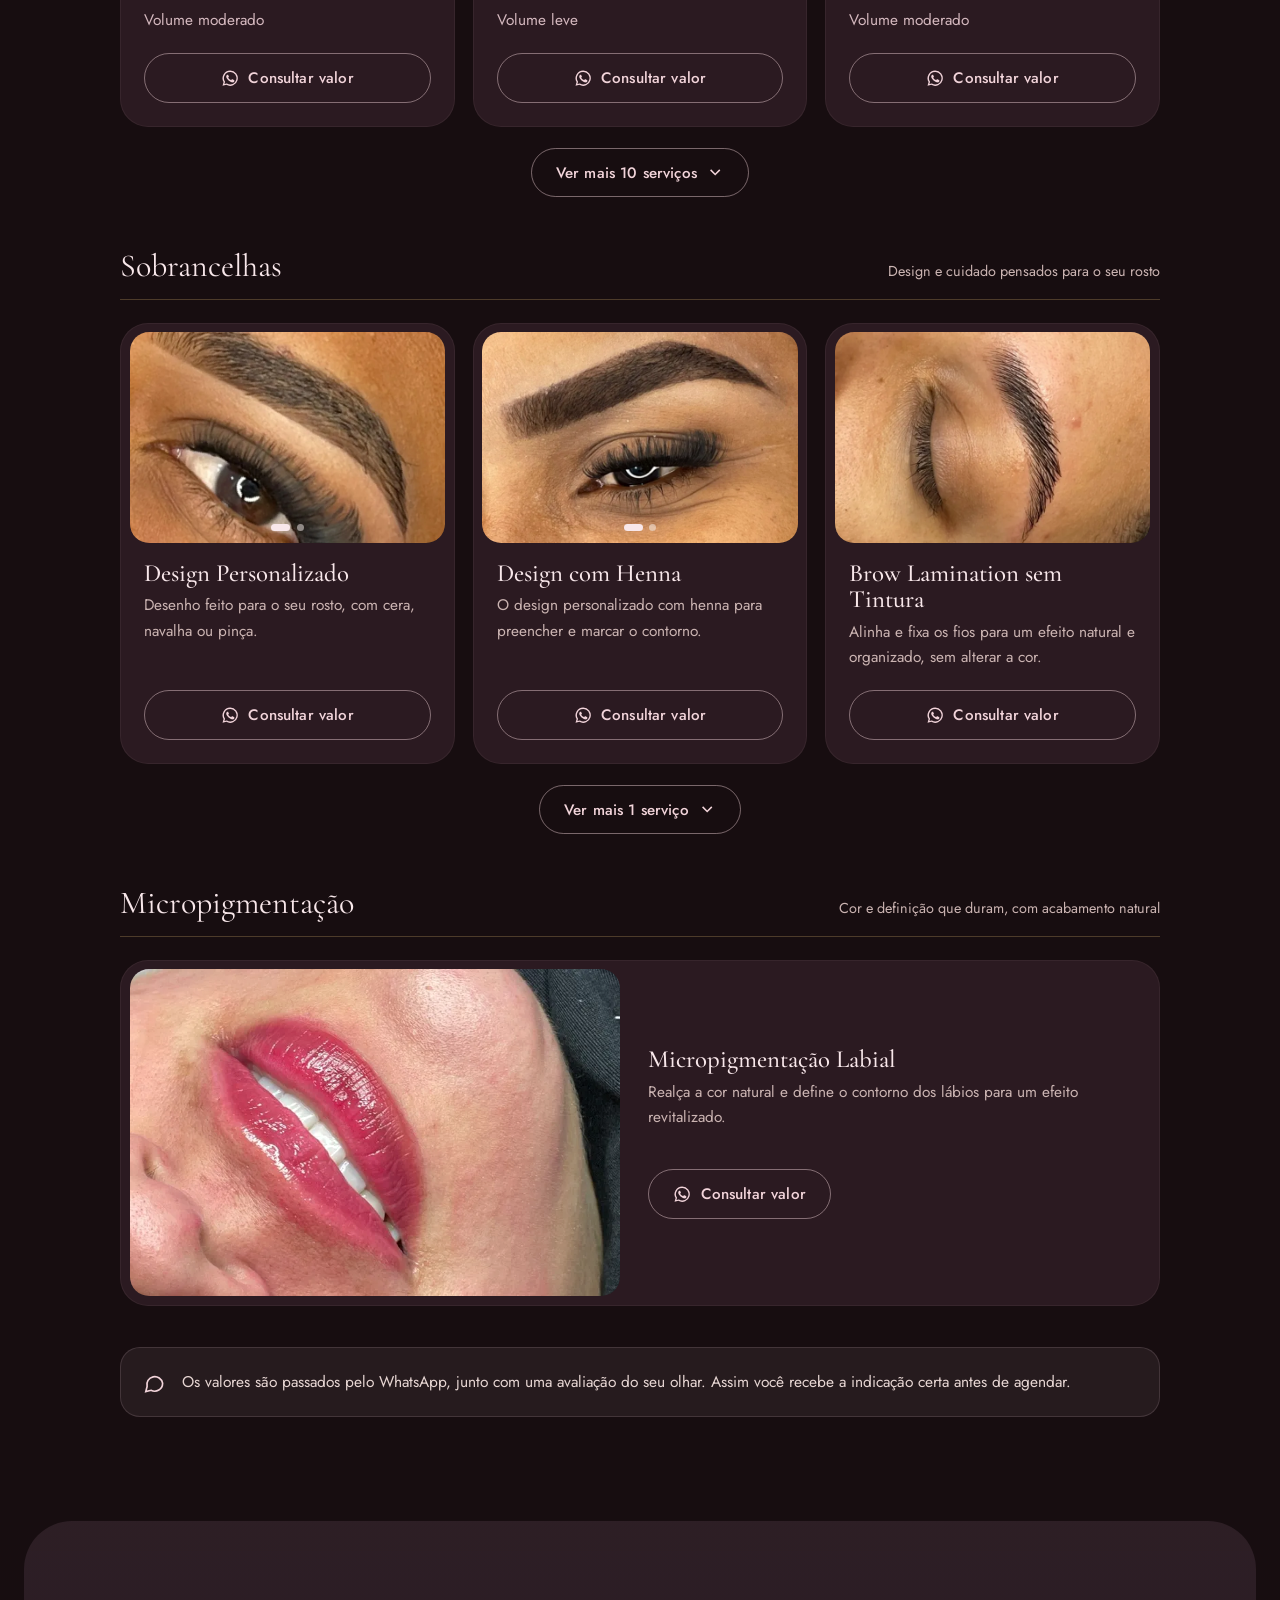
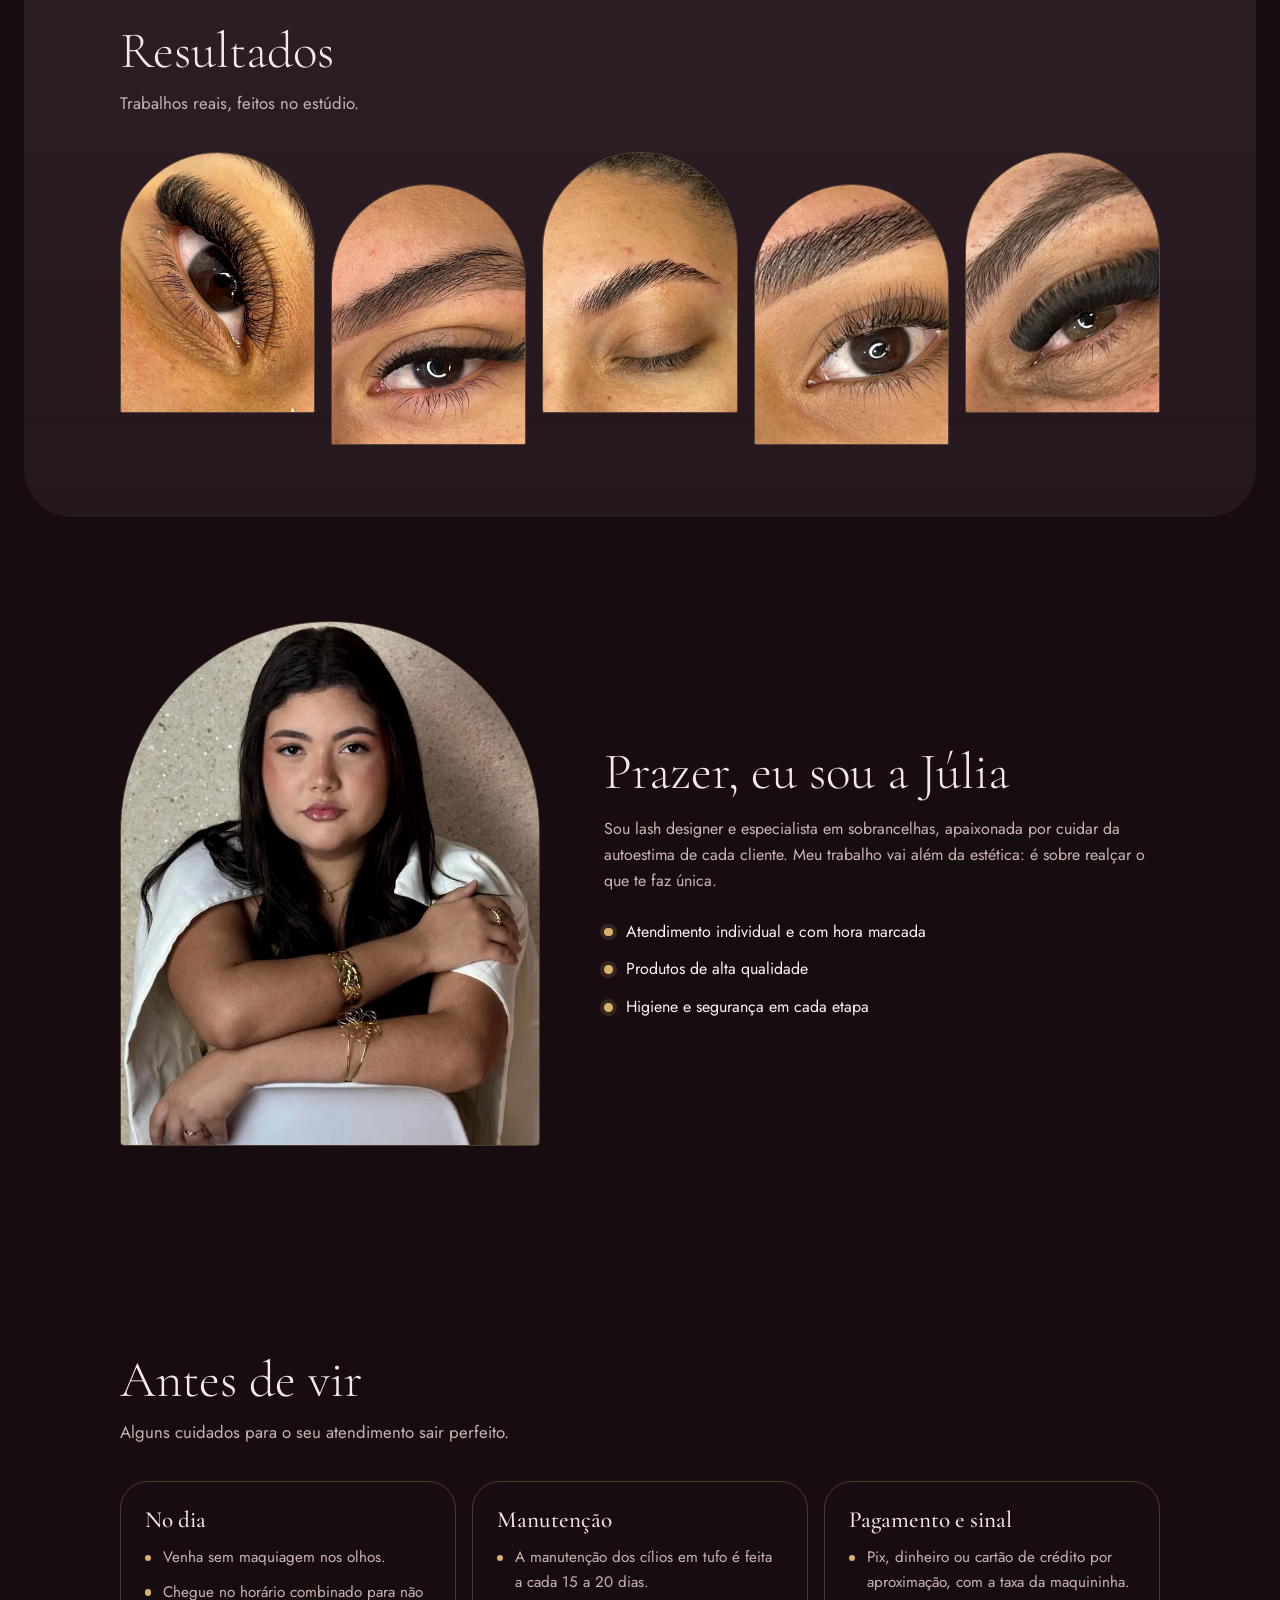
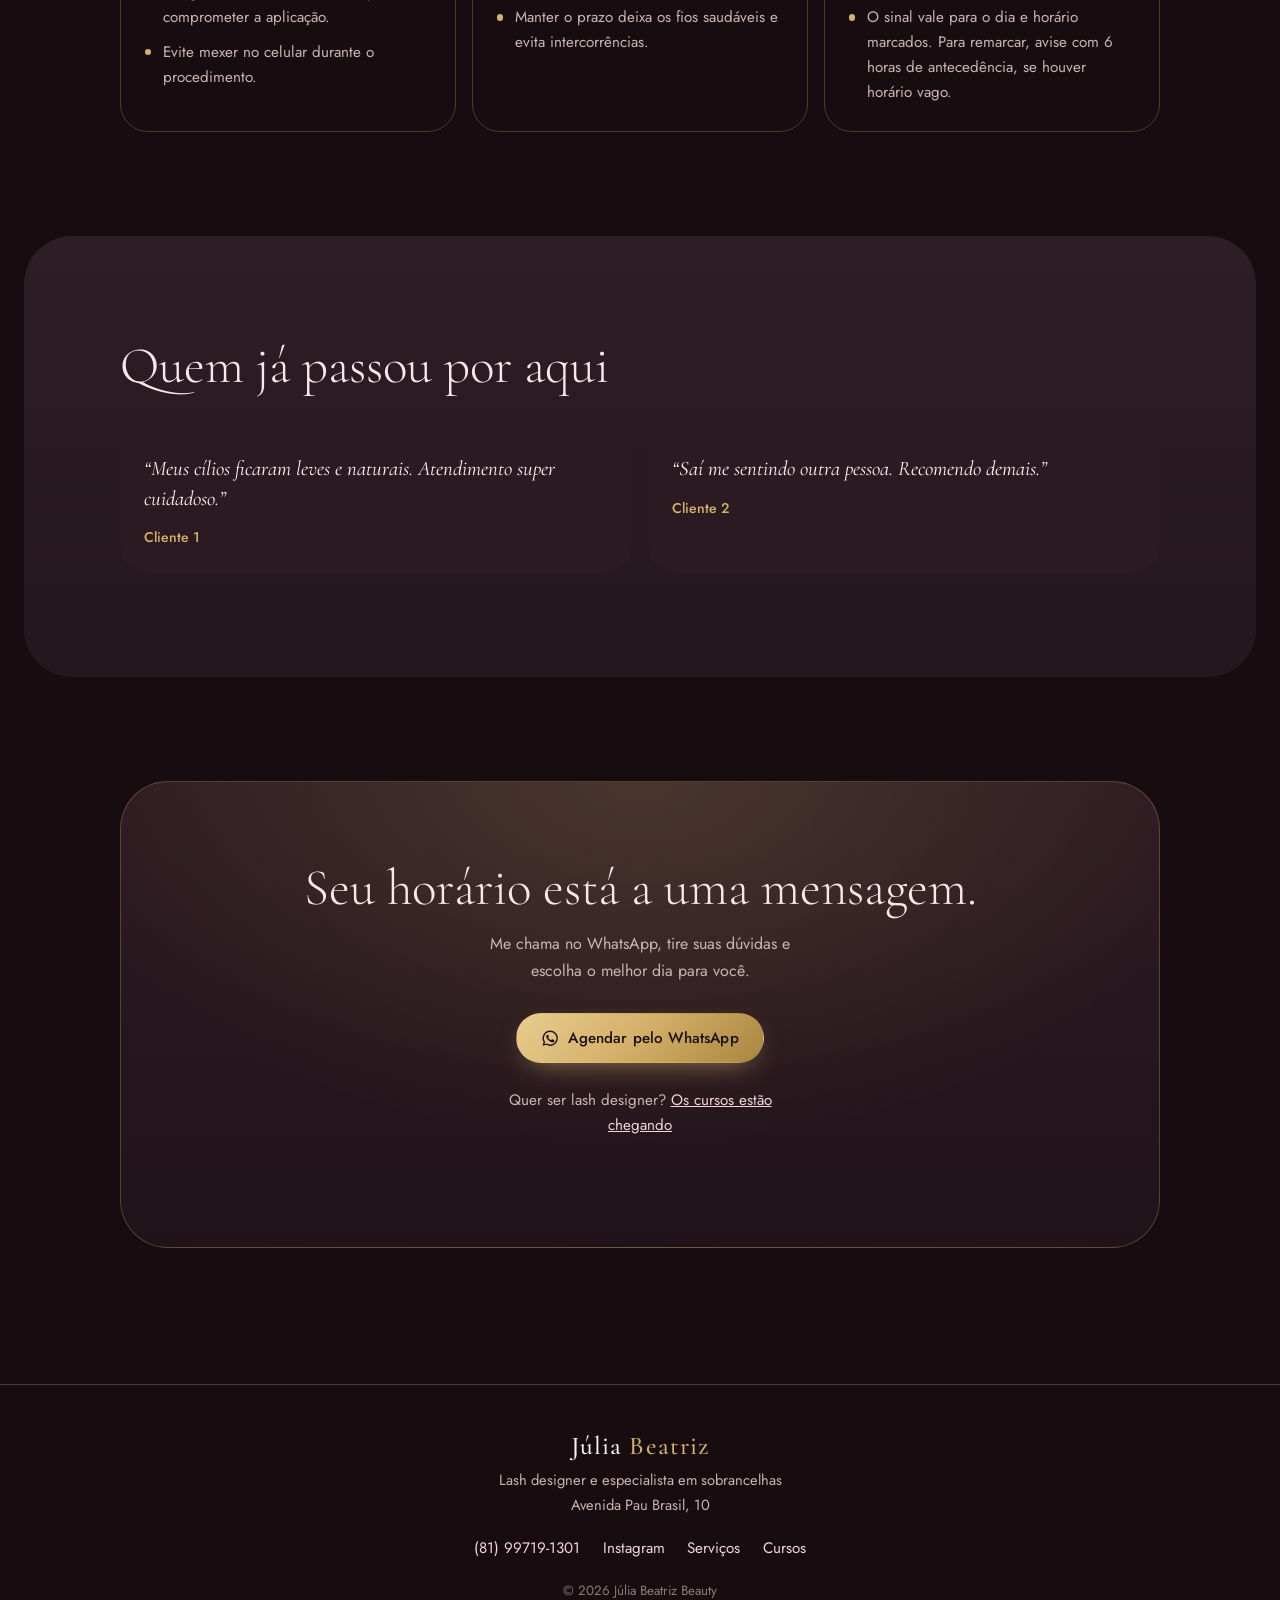
==== commit 4748c203: "Remove Volume Boneca e Tratamento para Crescimento e Hidratação Co-Authored-By: Claude Opus 5.5 <nor" ====
--- a/index.html
+++ b/index.html
@@ -237,37 +237,6 @@
                 </div>
               </article>
               <article class="svc extra">
-                <figure class="slides" aria-label="Fotos de Volume Boneca">
-                  <img
-                    src="img/cat-volume-boneca.webp"
-                    alt="Resultado de Volume Boneca"
-                    width="720"
-                    height="480"
-                    loading="lazy"
-                  />
-                  <!-- Para mais fotos deste serviço, copie uma linha de img acima e troque o arquivo em src -->
-                </figure>
-                <div class="svc-body">
-                  <h3>Volume Boneca</h3>
-                  <p>Olhar preenchido, delicado e leve.</p>
-                  <p class="svc-info">Volume moderado</p>
-                  <a
-                    class="btn btn-ghost"
-                    href="#"
-                    data-msg="Olá, Júlia! Vi no site o serviço Volume Boneca e queria saber o valor e os horários disponíveis."
-                    ><svg
-                      viewBox="0 0 24 24"
-                      fill="currentColor"
-                      aria-hidden="true"
-                    >
-                      <path
-                        d="M12 2a10 10 0 0 0-8.6 15.1L2 22l5-1.3A10 10 0 1 0 12 2Zm0 18.2a8.2 8.2 0 0 1-4.2-1.2l-.3-.2-3 .8.8-2.9-.2-.3A8.2 8.2 0 1 1 12 20.2Zm4.5-6.1c-.2-.1-1.5-.7-1.7-.8-.2-.1-.4-.1-.6.1l-.8 1c-.1.2-.3.2-.5.1a6.7 6.7 0 0 1-3.3-2.9c-.3-.4.2-.4.7-1.4.1-.2 0-.3 0-.4l-.8-1.8c-.2-.5-.4-.4-.6-.4h-.5a1 1 0 0 0-.7.3 3 3 0 0 0-.9 2.2 5.2 5.2 0 0 0 1.1 2.7 11.8 11.8 0 0 0 4.5 4c1.7.7 2.3.8 3.2.6.5 0 1.5-.6 1.7-1.2.2-.6.2-1.1.2-1.2-.1-.1-.3-.2-.5-.3Z"
-                      /></svg
-                    >Consultar valor</a
-                  >
-                </div>
-              </article>
-              <article class="svc extra">
                 <figure class="slides" aria-label="Fotos de Volume Marrom">
                   <img
                     src="img/cat-volume-marrom.webp"
@@ -565,7 +534,7 @@
                 data-more
                 aria-expanded="false"
               >
-                <span>Ver mais 11 serviços</span
+                <span>Ver mais 10 serviços</span
                 ><svg
                   viewBox="0 0 24 24"
                   fill="none"
@@ -705,43 +674,6 @@
               <article class="svc extra">
                 <figure
                   class="slides"
-                  aria-label="Fotos de Tratamento para Crescimento e Hidratação"
-                >
-                  <img
-                    src="img/cat-tratamento.webp"
-                    alt="Resultado de Tratamento para Crescimento e Hidratação"
-                    width="720"
-                    height="480"
-                    loading="lazy"
-                  />
-                  <!-- Para mais fotos deste serviço, copie uma linha de img acima e troque o arquivo em src -->
-                </figure>
-                <div class="svc-body">
-                  <h3>Tratamento para Crescimento e Hidratação</h3>
-                  <p>
-                    Remove células mortas e estimula o crescimento dos pelos.
-                    Indicado para quem faz brow lamination ou tem pele sensível.
-                  </p>
-                  <p class="svc-info">1 sessão por semana durante 1 mês</p>
-                  <a
-                    class="btn btn-ghost"
-                    href="#"
-                    data-msg="Olá, Júlia! Vi no site o serviço Tratamento para Crescimento e Hidratação e queria saber o valor e os horários disponíveis."
-                    ><svg
-                      viewBox="0 0 24 24"
-                      fill="currentColor"
-                      aria-hidden="true"
-                    >
-                      <path
-                        d="M12 2a10 10 0 0 0-8.6 15.1L2 22l5-1.3A10 10 0 1 0 12 2Zm0 18.2a8.2 8.2 0 0 1-4.2-1.2l-.3-.2-3 .8.8-2.9-.2-.3A8.2 8.2 0 1 1 12 20.2Zm4.5-6.1c-.2-.1-1.5-.7-1.7-.8-.2-.1-.4-.1-.6.1l-.8 1c-.1.2-.3.2-.5.1a6.7 6.7 0 0 1-3.3-2.9c-.3-.4.2-.4.7-1.4.1-.2 0-.3 0-.4l-.8-1.8c-.2-.5-.4-.4-.6-.4h-.5a1 1 0 0 0-.7.3 3 3 0 0 0-.9 2.2 5.2 5.2 0 0 0 1.1 2.7 11.8 11.8 0 0 0 4.5 4c1.7.7 2.3.8 3.2.6.5 0 1.5-.6 1.7-1.2.2-.6.2-1.1.2-1.2-.1-.1-.3-.2-.5-.3Z"
-                      /></svg
-                    >Consultar valor</a
-                  >
-                </div>
-              </article>
-              <article class="svc extra">
-                <figure
-                  class="slides"
                   aria-label="Fotos de Brow Lamination com Tintura"
                 >
                   <img
@@ -783,7 +715,7 @@
                 data-more
                 aria-expanded="false"
               >
-                <span>Ver mais 2 serviços</span
+                <span>Ver mais 1 serviço</span
                 ><svg
                   viewBox="0 0 24 24"
                   fill="none"
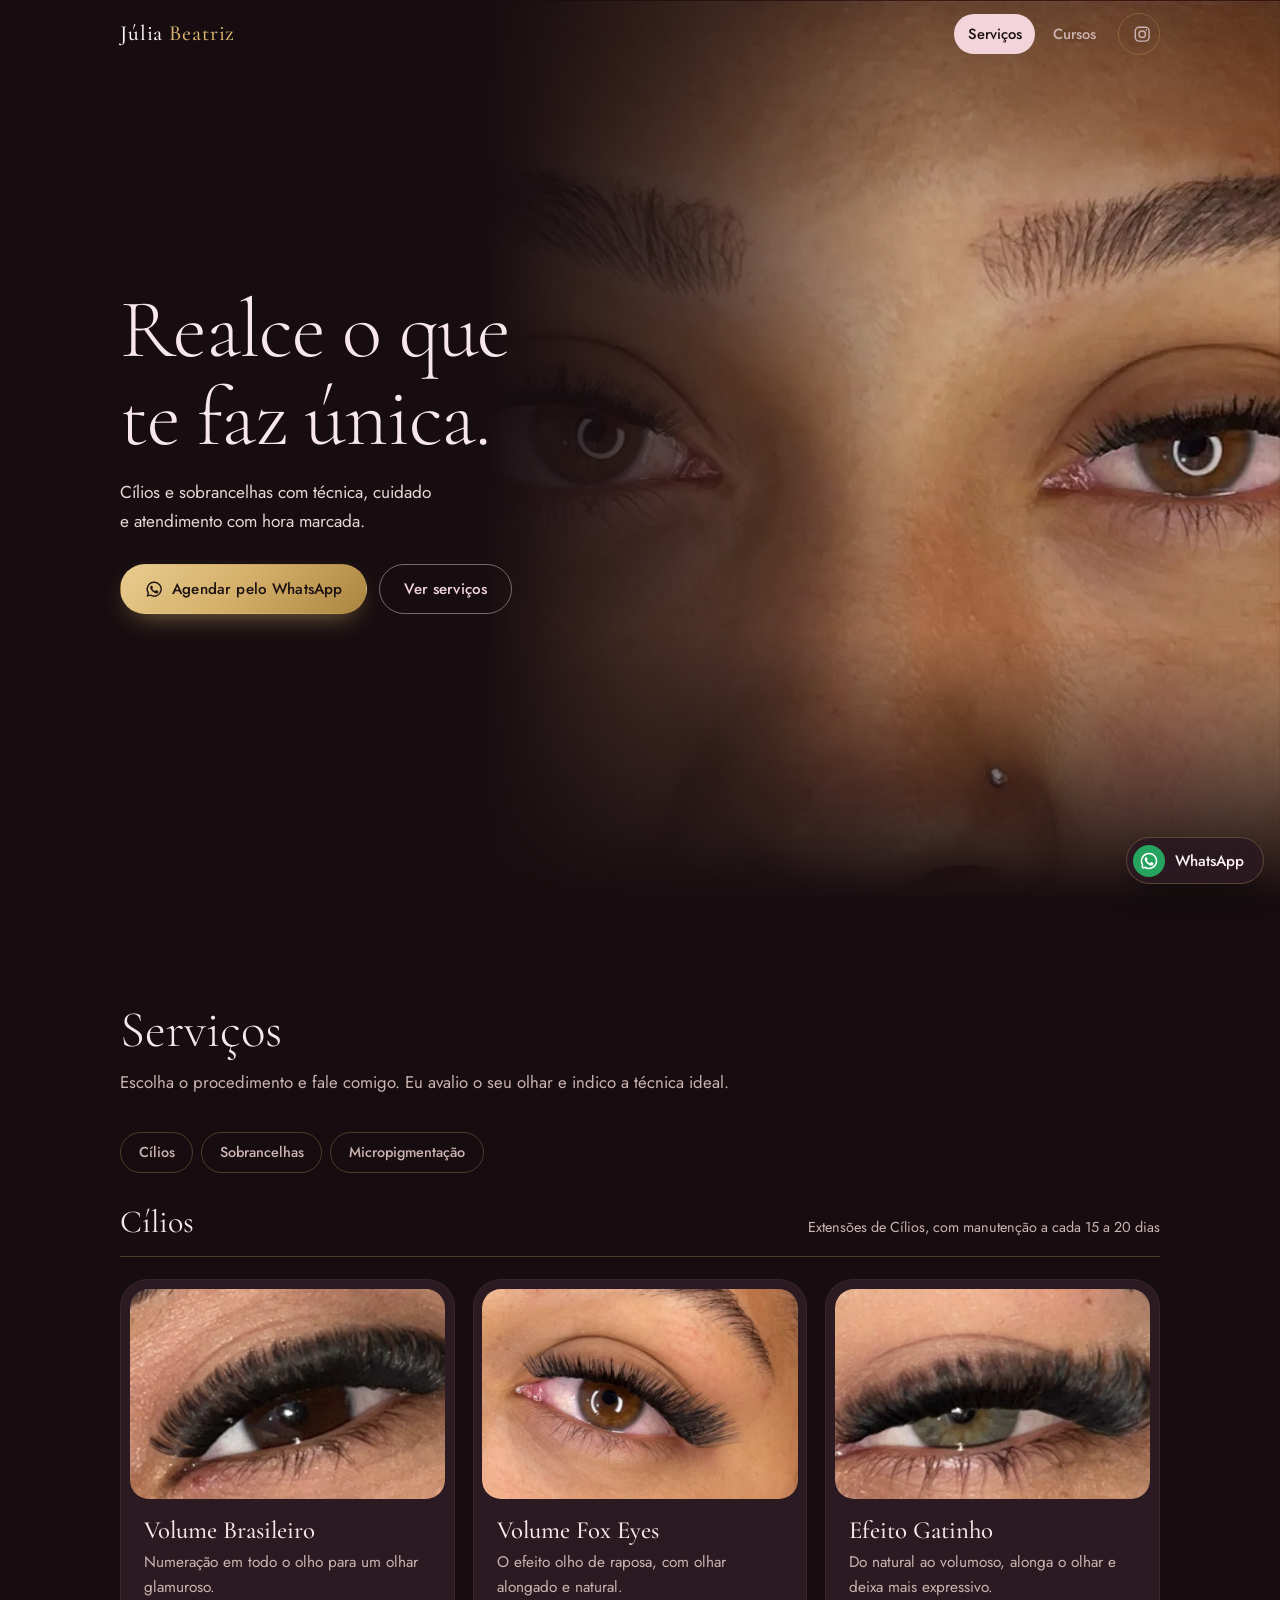
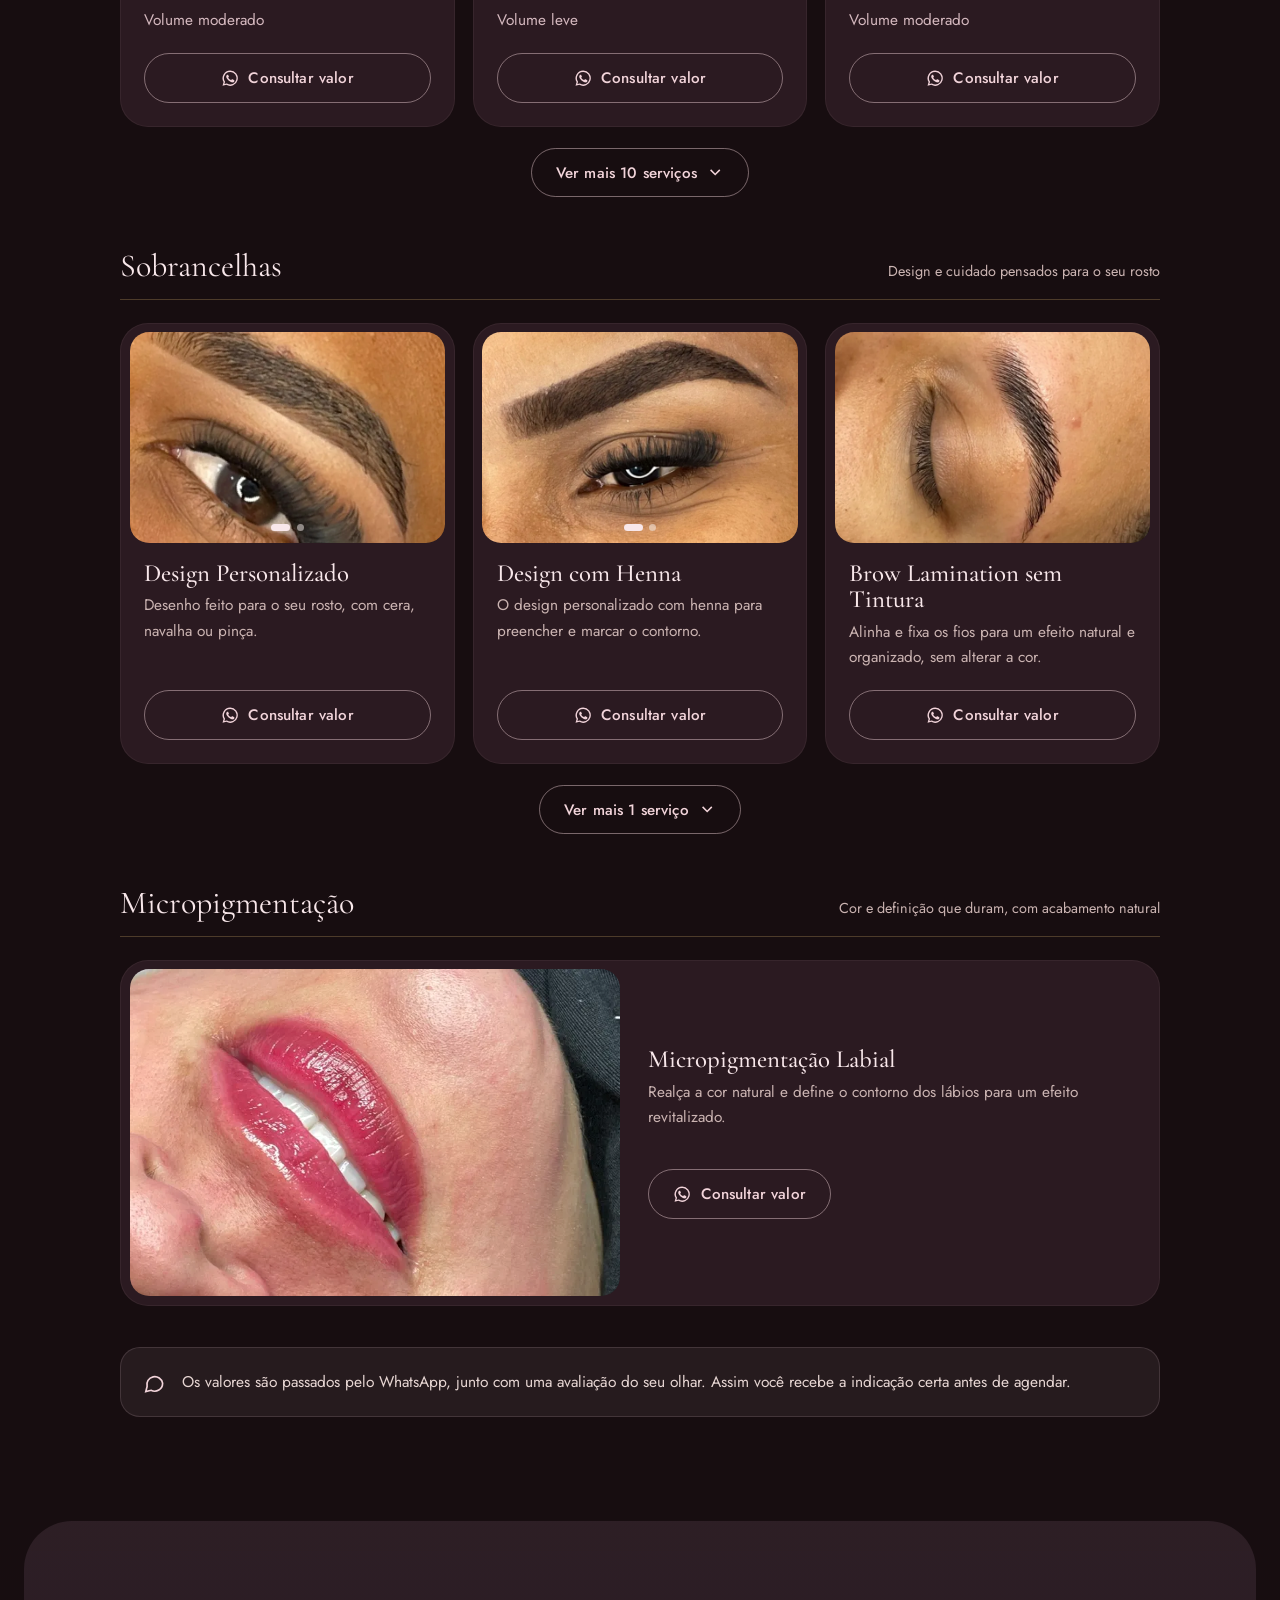
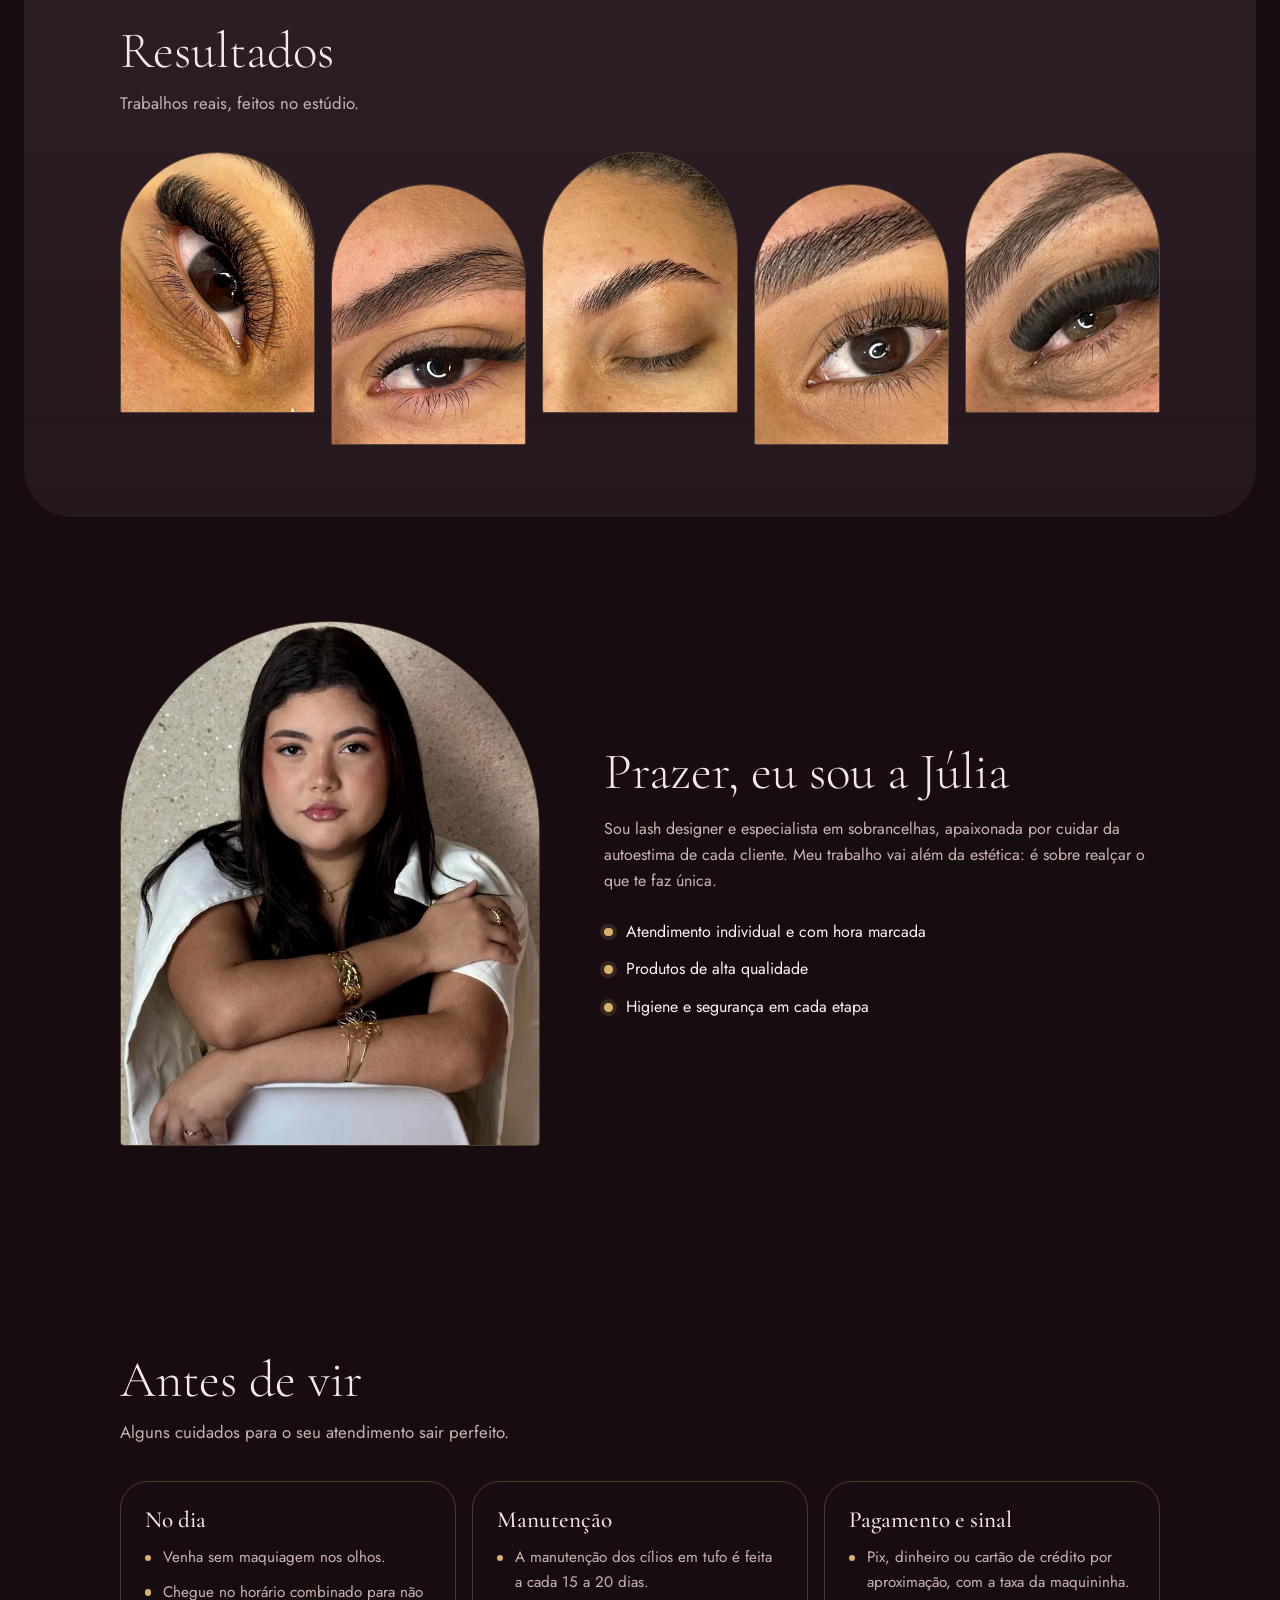
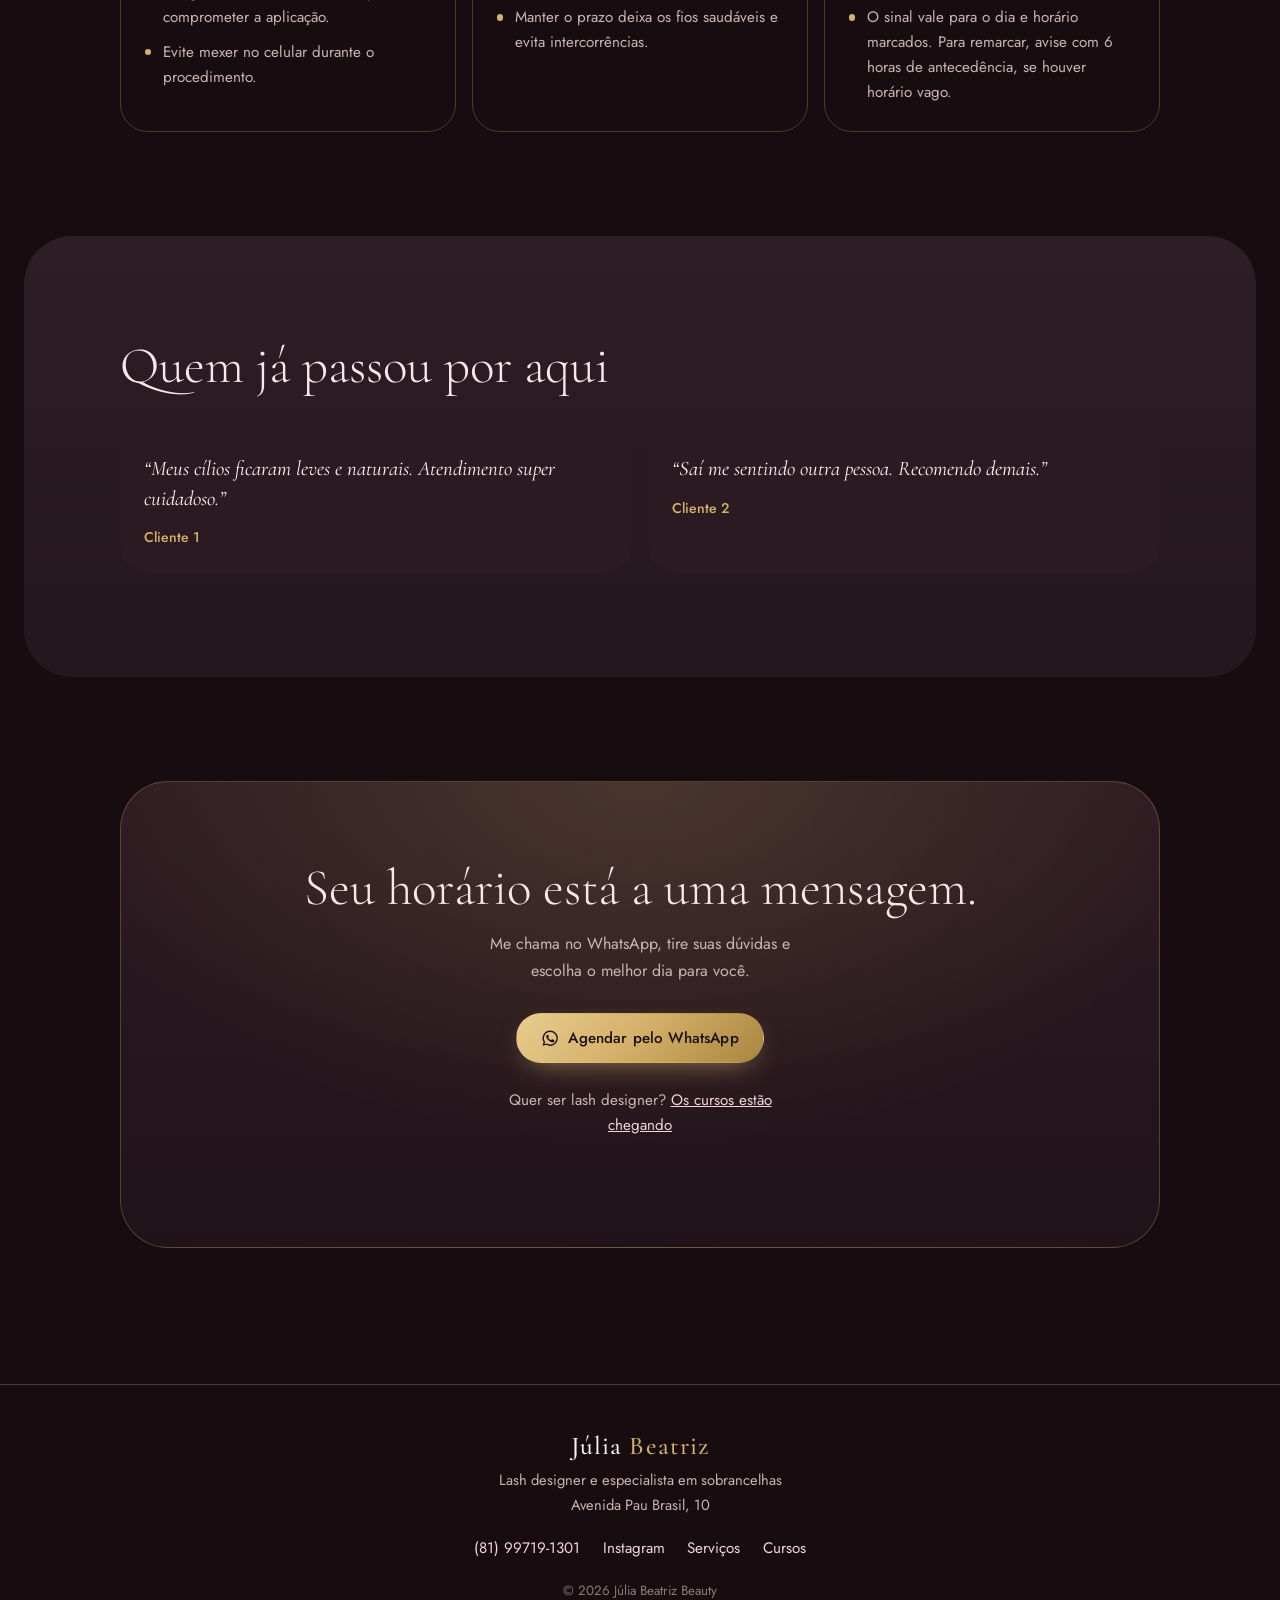
==== commit eb8dce4a: "Ajusta textos de cílios Co-Authored-By: Claude Opus 5.5 <noreply@anthropic.com>" ====
--- a/index.html
+++ b/index.html
@@ -105,7 +105,7 @@
             <div class="group-title">
               <h3>Cílios</h3>
               <small
-                >Extensões em tufo, com manutenção a cada 15 a 20 dias</small
+                >Extensões de Cílios, com manutenção a cada 15 a 20 dias</small
               >
             </div>
             <div class="grid">
@@ -313,7 +313,10 @@
                 </figure>
                 <div class="svc-body">
                   <h3>Cílios Tela</h3>
-                  <p>Fios entrelaçados em formato de tela para um volume leve e uniforme.</p>
+                  <p>
+                    Fios entrelaçados em formato de tela para um volume leve e
+                    uniforme.
+                  </p>
                   <a
                     class="btn btn-ghost"
                     href="#"
@@ -374,7 +377,9 @@
                 </figure>
                 <div class="svc-body">
                   <h3>Cílios 4D</h3>
-                  <p>Fios em leque de 4 pontas para um olhar cheio e marcante.</p>
+                  <p>
+                    Fios em leque de 4 pontas para um olhar cheio e marcante.
+                  </p>
                   <a
                     class="btn btn-ghost"
                     href="#"
@@ -404,7 +409,9 @@
                 </figure>
                 <div class="svc-body">
                   <h3>Cílios Egípcio 3D</h3>
-                  <p>Fios em leque de 3 pontas para um olhar volumoso e alongado.</p>
+                  <p>
+                    Fios em leque de 3 pontas para um olhar volumoso e alongado.
+                  </p>
                   <a
                     class="btn btn-ghost"
                     href="#"
@@ -503,7 +510,7 @@
                   <!-- Para mais fotos deste serviço, copie uma linha de img acima e troque o arquivo em src -->
                 </figure>
                 <div class="svc-body">
-                  <h3>Look Francês</h3>
+                  <h3>Look Francês(Tela)</h3>
                   <p>
                     Volume suave e fios leves para um olhar natural e elegante.
                   </p>
